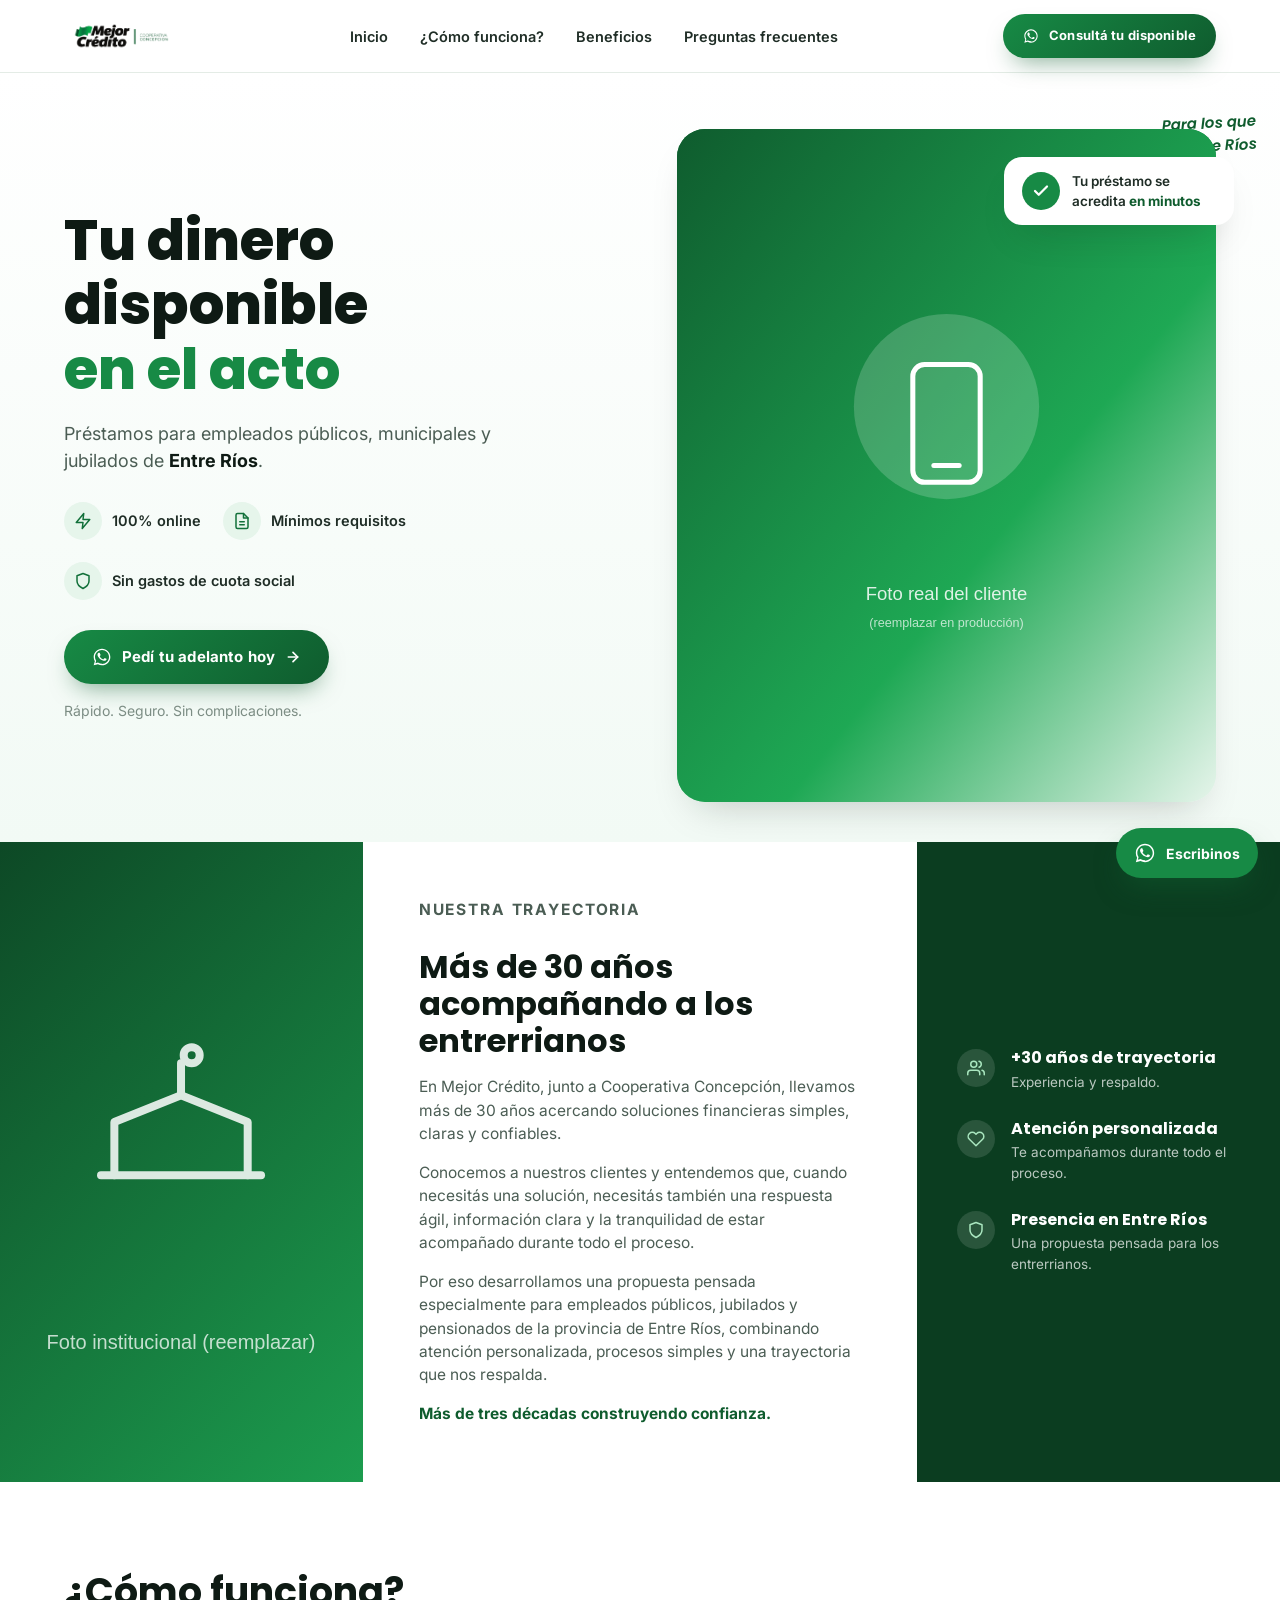
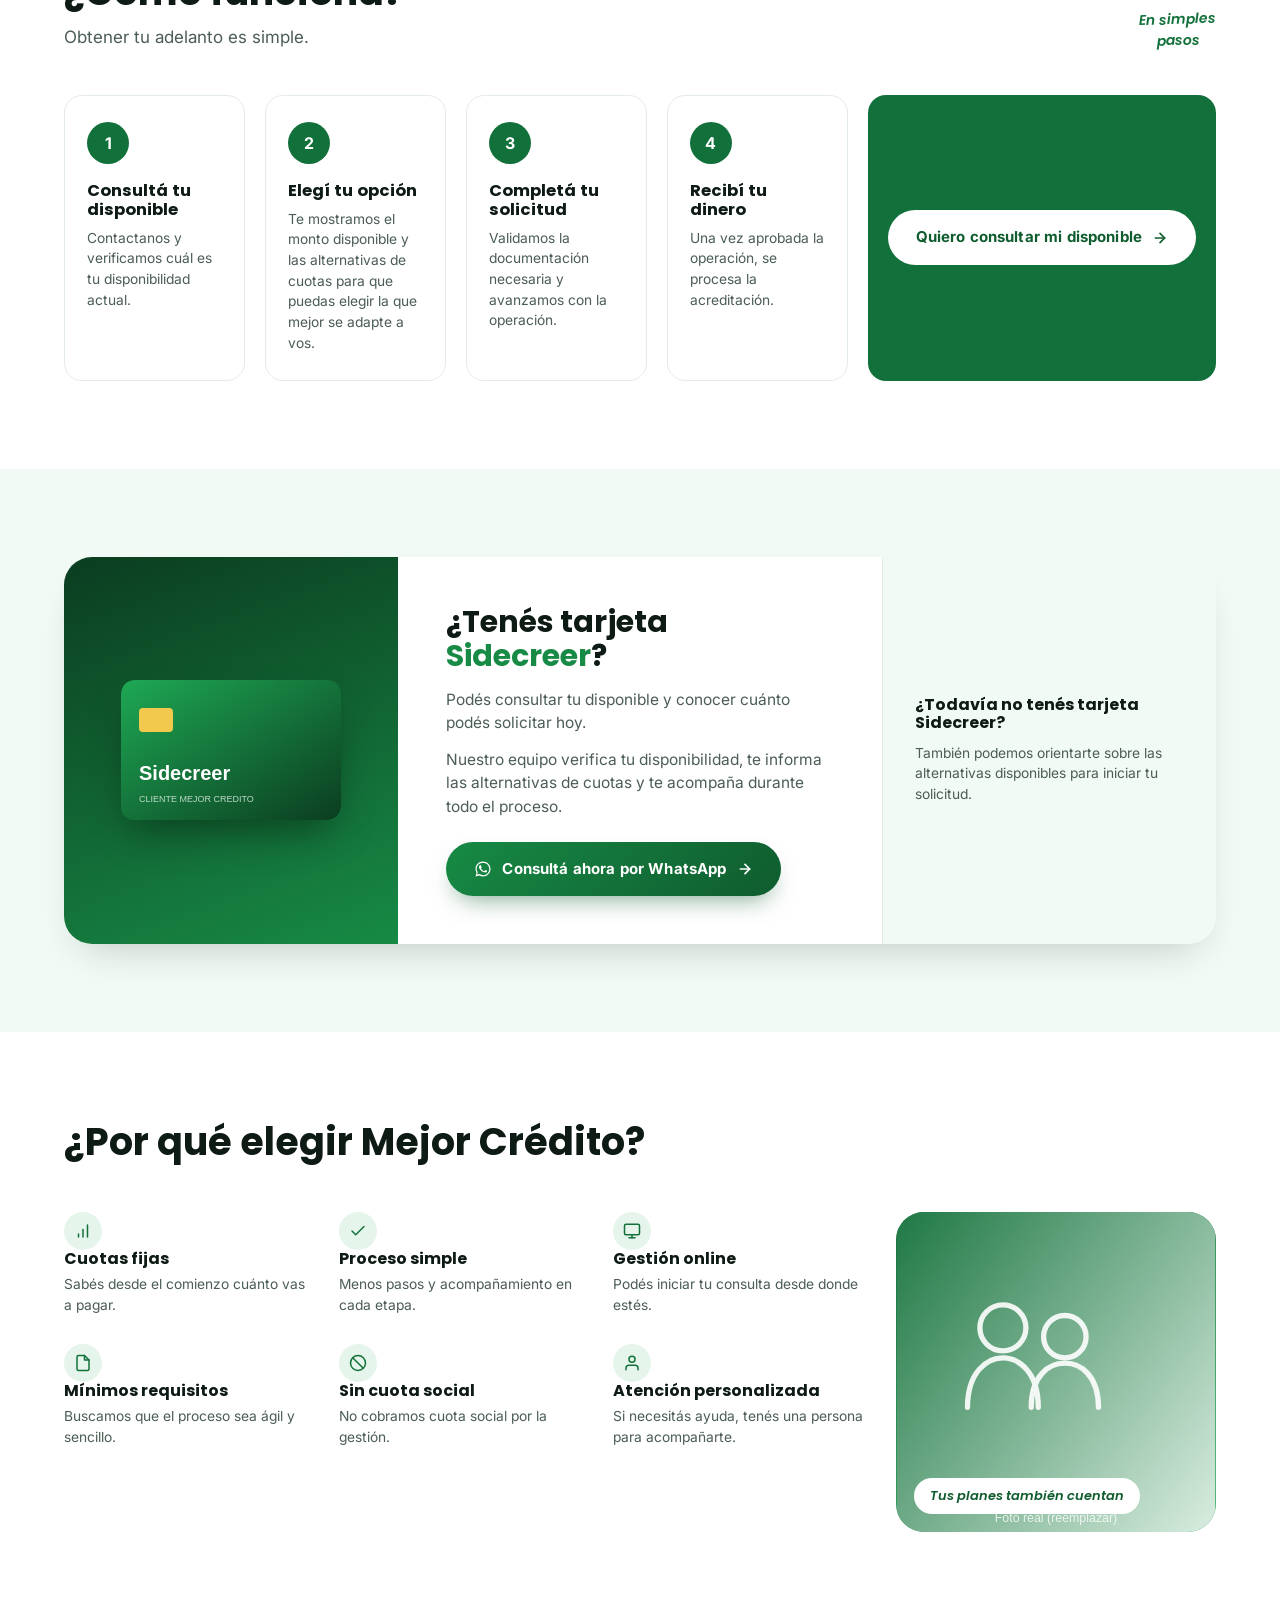
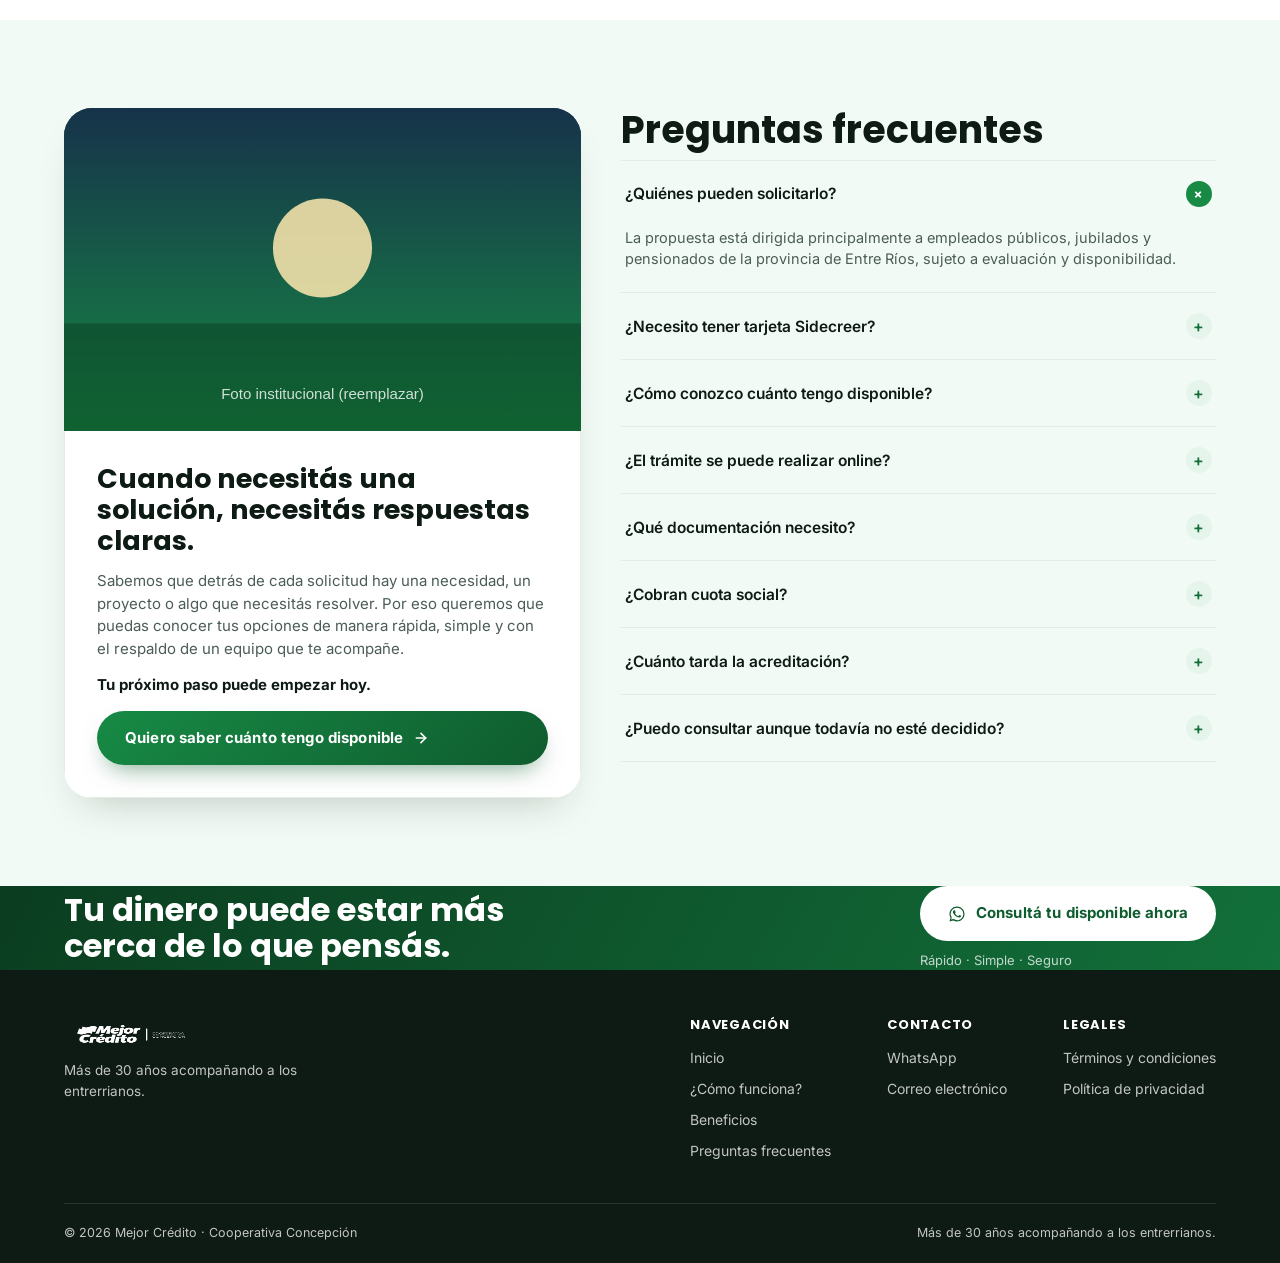
==== index.html @ a5713a75 "first commit" ====
<!DOCTYPE html>
<html lang="es-AR">
<head>
<meta charset="UTF-8">
<meta name="viewport" content="width=device-width, initial-scale=1.0">
<title>Mejor Crédito | Préstamos para empleados públicos y jubilados en Entre Ríos</title>
<meta name="description" content="Consultá tu disponible y accedé a tu adelanto en minutos. Préstamos 100% online para empleados públicos, municipales, jubilados y pensionados de Entre Ríos, respaldados por Cooperativa Concepción. Mínimos requisitos, sin cuota social.">
<meta name="keywords" content="préstamos Entre Ríos, adelanto de sueldo, préstamos jubilados, préstamos empleados públicos, Sidecreer, Cooperativa Concepción, Mejor Crédito">
<meta name="author" content="Mejor Crédito - Cooperativa Concepción">
<meta name="robots" content="index, follow">
<link rel="canonical" href="https://www.mejorcredito.com.ar/">

<!-- Open Graph -->
<meta property="og:type" content="website">
<meta property="og:site_name" content="Mejor Crédito">
<meta property="og:locale" content="es_AR">
<meta property="og:title" content="Mejor Crédito | Tu dinero disponible en el acto">
<meta property="og:description" content="Préstamos para empleados públicos, municipales y jubilados de Entre Ríos. 100% online, mínimos requisitos y sin gastos de cuota social.">
<meta property="og:url" content="https://www.mejorcredito.com.ar/">
<meta property="og:image" content="https://www.mejorcredito.com.ar/assets/img/og-cover.jpg">

<!-- Twitter -->
<meta name="twitter:card" content="summary_large_image">
<meta name="twitter:title" content="Mejor Crédito | Tu dinero disponible en el acto">
<meta name="twitter:description" content="Préstamos para empleados públicos, municipales y jubilados de Entre Ríos. Consultá tu disponible por WhatsApp.">
<meta name="twitter:image" content="https://www.mejorcredito.com.ar/assets/img/og-cover.jpg">

<link rel="icon" type="image/png" href="assets/img/logo.png">
<link rel="preconnect" href="https://fonts.googleapis.com">
<link rel="preconnect" href="https://fonts.gstatic.com" crossorigin>
<link href="https://fonts.googleapis.com/css2?family=Inter:wght@400;500;600;700&family=Poppins:wght@600;700;800&display=swap" rel="stylesheet">
<link rel="stylesheet" href="css/styles.css">

<script type="application/ld+json">
{
  "@context": "https://schema.org",
  "@type": "FinancialService",
  "name": "Mejor Crédito - Cooperativa Concepción",
  "description": "Préstamos y adelantos para empleados públicos, municipales, jubilados y pensionados de la provincia de Entre Ríos.",
  "url": "https://www.mejorcredito.com.ar/",
  "logo": "https://www.mejorcredito.com.ar/assets/img/logo.png",
  "areaServed": {
    "@type": "State",
    "name": "Entre Ríos, Argentina"
  },
  "brand": {
    "@type": "Brand",
    "name": "Mejor Crédito"
  },
  "parentOrganization": {
    "@type": "Organization",
    "name": "Cooperativa Concepción"
  },
  "sameAs": []
}
</script>
<script type="application/ld+json">
{
  "@context": "https://schema.org",
  "@type": "FAQPage",
  "mainEntity": [
    {
      "@type": "Question",
      "name": "¿Quiénes pueden solicitarlo?",
      "acceptedAnswer": {
        "@type": "Answer",
        "text": "La propuesta está dirigida principalmente a empleados públicos, jubilados y pensionados de la provincia de Entre Ríos, sujeto a evaluación y disponibilidad."
      }
    },
    {
      "@type": "Question",
      "name": "¿Necesito tener tarjeta Sidecreer?",
      "acceptedAnswer": {
        "@type": "Answer",
        "text": "Si ya tenés tarjeta Sidecreer podemos consultar tu disponible. Si todavía no la tenés, nuestro equipo puede orientarte sobre las alternativas disponibles."
      }
    },
    {
      "@type": "Question",
      "name": "¿Cómo conozco cuánto tengo disponible?",
      "acceptedAnswer": {
        "@type": "Answer",
        "text": "Contactándonos por WhatsApp. Nuestro equipo verifica tu situación y te informa las opciones disponibles."
      }
    },
    {
      "@type": "Question",
      "name": "¿El trámite se puede realizar online?",
      "acceptedAnswer": {
        "@type": "Answer",
        "text": "Gran parte del proceso puede gestionarse de manera online, con acompañamiento durante cada etapa."
      }
    },
    {
      "@type": "Question",
      "name": "¿Qué documentación necesito?",
      "acceptedAnswer": {
        "@type": "Answer",
        "text": "Dependerá de cada operación. Nuestro equipo te indicará exactamente qué documentación necesitás presentar."
      }
    },
    {
      "@type": "Question",
      "name": "¿Cobran cuota social?",
      "acceptedAnswer": {
        "@type": "Answer",
        "text": "No. Mejor Crédito no cobra cuota social por esta gestión."
      }
    },
    {
      "@type": "Question",
      "name": "¿Cuánto tarda la acreditación?",
      "acceptedAnswer": {
        "@type": "Answer",
        "text": "Una vez completada y aprobada la operación, la acreditación se procesa de acuerdo con las condiciones de cada caso."
      }
    },
    {
      "@type": "Question",
      "name": "¿Puedo consultar aunque todavía no esté decidido?",
      "acceptedAnswer": {
        "@type": "Answer",
        "text": "Sí. Podés consultar tu disponible y conocer tus opciones antes de decidir."
      }
    }
  ]
}
</script>
</head>
<body>

<a class="sr-only" href="#main">Saltar al contenido principal</a>

<header class="site-header">
  <div class="container">
    <a href="#inicio" class="brand" aria-label="Mejor Crédito - Inicio">
      <img src="assets/img/logo.png" alt="Mejor Crédito - Cooperativa Concepción" width="160" height="53">
    </a>
    <nav class="main-nav" aria-label="Navegación principal">
      <ul>
        <li><a href="#inicio">Inicio</a></li>
        <li><a href="#como-funciona">¿Cómo funciona?</a></li>
        <li><a href="#beneficios">Beneficios</a></li>
        <li><a href="#preguntas-frecuentes">Preguntas frecuentes</a></li>
      </ul>
    </nav>
    <div class="header-cta">
      <a class="btn btn-primary btn-small" href="https://wa.me/5493434000000?text=Hola%2C%20quiero%20consultar%20mi%20disponible%20de%20Mejor%20Cr%C3%A9dito." target="_blank" rel="noopener">
        <svg width="16" height="16" viewBox="0 0 24 24" fill="currentColor" aria-hidden="true"><path d="M17.5 14.4c-.3-.1-1.7-.9-2-.9-.3-.1-.5-.1-.7.1-.2.3-.8.9-.9 1.1-.2.2-.3.2-.6.1-.3-.1-1.2-.4-2.3-1.4-.9-.8-1.4-1.7-1.6-2-.2-.3 0-.5.1-.6.1-.1.3-.3.4-.5.1-.2.2-.3.3-.5.1-.2 0-.4 0-.5C10 9 9.5 7.8 9.3 7.3c-.2-.5-.4-.4-.6-.4h-.5c-.2 0-.5.1-.7.3-.2.3-.9.9-.9 2.1s.9 2.5 1.1 2.6c.1.2 1.9 2.9 4.6 4 .6.3 1.1.4 1.5.5.6.2 1.2.2 1.6.1.5-.1 1.7-.7 1.9-1.3.2-.6.2-1.1.2-1.2-.1-.1-.3-.2-.6-.3z"/><path d="M12 2C6.5 2 2 6.5 2 12c0 1.9.5 3.6 1.4 5.1L2 22l5.1-1.3C8.6 21.5 10.3 22 12 22c5.5 0 10-4.5 10-10S17.5 2 12 2zm0 18c-1.6 0-3.1-.4-4.4-1.2l-.3-.2-3.1.8.8-3-.2-.3C4 14.9 3.6 13.5 3.6 12c0-4.6 3.8-8.4 8.4-8.4s8.4 3.8 8.4 8.4-3.8 8.4-8.4 8.4z"/></svg>
        Consultá tu disponible
      </a>
    </div>
  </div>
</header>

<main id="main">

  <!-- ===================== HERO ===================== -->
  <section class="hero" id="inicio">
    <p class="hero-tag">Para los que<br>hacen Entre Ríos</p>
    <div class="container">
      <div class="hero-copy">
        <h1>Tu dinero disponible<span class="accent">en el acto</span></h1>
        <p class="lede">Préstamos para empleados públicos, municipales y jubilados de <strong>Entre Ríos</strong>.</p>

        <ul class="hero-features">
          <li class="hero-feature">
            <span class="icon-chip"><svg width="18" height="18" viewBox="0 0 24 24" fill="none" stroke="currentColor" stroke-width="2" stroke-linecap="round" stroke-linejoin="round"><polygon points="13 2 3 14 12 14 11 22 21 10 12 10 13 2"/></svg></span>
            100% online
          </li>
          <li class="hero-feature">
            <span class="icon-chip"><svg width="18" height="18" viewBox="0 0 24 24" fill="none" stroke="currentColor" stroke-width="2" stroke-linecap="round" stroke-linejoin="round"><path d="M14 2H6a2 2 0 0 0-2 2v16a2 2 0 0 0 2 2h12a2 2 0 0 0 2-2V8z"/><polyline points="14 2 14 8 20 8"/><line x1="9" y1="13" x2="15" y2="13"/><line x1="9" y1="17" x2="15" y2="17"/></svg></span>
            Mínimos requisitos
          </li>
          <li class="hero-feature">
            <span class="icon-chip"><svg width="18" height="18" viewBox="0 0 24 24" fill="none" stroke="currentColor" stroke-width="2" stroke-linecap="round" stroke-linejoin="round"><path d="M12 22s8-4 8-10V5l-8-3-8 3v7c0 6 8 10 8 10z"/></svg></span>
            Sin gastos de cuota social
          </li>
        </ul>

        <a class="btn btn-primary" href="https://wa.me/5493434000000?text=Hola%2C%20quiero%20consultar%20mi%20disponible%20de%20Mejor%20Cr%C3%A9dito." target="_blank" rel="noopener">
          <svg width="20" height="20" viewBox="0 0 24 24" fill="currentColor" aria-hidden="true"><path d="M17.5 14.4c-.3-.1-1.7-.9-2-.9-.3-.1-.5-.1-.7.1-.2.3-.8.9-.9 1.1-.2.2-.3.2-.6.1-.3-.1-1.2-.4-2.3-1.4-.9-.8-1.4-1.7-1.6-2-.2-.3 0-.5.1-.6.1-.1.3-.3.4-.5.1-.2.2-.3.3-.5.1-.2 0-.4 0-.5C10 9 9.5 7.8 9.3 7.3c-.2-.5-.4-.4-.6-.4h-.5c-.2 0-.5.1-.7.3-.2.3-.9.9-.9 2.1s.9 2.5 1.1 2.6c.1.2 1.9 2.9 4.6 4 .6.3 1.1.4 1.5.5.6.2 1.2.2 1.6.1.5-.1 1.7-.7 1.9-1.3.2-.6.2-1.1.2-1.2-.1-.1-.3-.2-.6-.3z"/><path d="M12 2C6.5 2 2 6.5 2 12c0 1.9.5 3.6 1.4 5.1L2 22l5.1-1.3C8.6 21.5 10.3 22 12 22c5.5 0 10-4.5 10-10S17.5 2 12 2zm0 18c-1.6 0-3.1-.4-4.4-1.2l-.3-.2-3.1.8.8-3-.2-.3C4 14.9 3.6 13.5 3.6 12c0-4.6 3.8-8.4 8.4-8.4s8.4 3.8 8.4 8.4-3.8 8.4-8.4 8.4z"/></svg>
          Pedí tu adelanto hoy
          <svg width="16" height="16" viewBox="0 0 24 24" fill="none" stroke="currentColor" stroke-width="2.5" stroke-linecap="round" stroke-linejoin="round"><line x1="5" y1="12" x2="19" y2="12"/><polyline points="12 5 19 12 12 19"/></svg>
        </a>
        <p class="hero-foot">Rápido. Seguro. Sin complicaciones.</p>
      </div>

      <div class="hero-visual">
        <div class="hero-photo">
          <!-- Reemplazar por foto real: mujer sonriente usando el celular, estilo urbano y moderno -->
          <img src="assets/img/hero-placeholder.svg" alt="Persona sonriendo mientras consulta su disponible de Mejor Crédito desde el celular" width="640" height="800" loading="eager">
        </div>
        <div class="hero-badge">
          <span class="check"><svg width="18" height="18" viewBox="0 0 24 24" fill="none" stroke="currentColor" stroke-width="3" stroke-linecap="round" stroke-linejoin="round"><polyline points="20 6 9 17 4 12"/></svg></span>
          <p>Tu préstamo se acredita <strong>en minutos</strong></p>
        </div>
      </div>
    </div>
  </section>

  <!-- ===================== TRAYECTORIA ===================== -->
  <section class="trust" aria-labelledby="trust-title">
    <div class="trust-grid">
      <div class="trust-photo">
        <!-- Reemplazar por foto institucional / paisaje de Entre Ríos -->
        <img src="assets/img/trust-placeholder.svg" alt="Costanera de Entre Ríos, presencia territorial de Cooperativa Concepción" width="480" height="480" loading="lazy">
      </div>
      <div class="trust-copy">
        <p class="eyebrow">Nuestra trayectoria</p>
        <h2 id="trust-title">Más de 30 años acompañando a los entrerrianos</h2>
        <p>En Mejor Crédito, junto a Cooperativa Concepción, llevamos más de 30 años acercando soluciones financieras simples, claras y confiables.</p>
        <p>Conocemos a nuestros clientes y entendemos que, cuando necesitás una solución, necesitás también una respuesta ágil, información clara y la tranquilidad de estar acompañado durante todo el proceso.</p>
        <p>Por eso desarrollamos una propuesta pensada especialmente para empleados públicos, jubilados y pensionados de la provincia de Entre Ríos, combinando atención personalizada, procesos simples y una trayectoria que nos respalda.</p>
        <p class="highlight">Más de tres décadas construyendo confianza.</p>
      </div>
      <div class="trust-stats">
        <div class="trust-stat">
          <span class="icon-chip"><svg width="18" height="18" viewBox="0 0 24 24" fill="none" stroke="currentColor" stroke-width="2" stroke-linecap="round" stroke-linejoin="round"><path d="M17 21v-2a4 4 0 0 0-4-4H5a4 4 0 0 0-4 4v2"/><circle cx="9" cy="7" r="4"/><path d="M23 21v-2a4 4 0 0 0-3-3.87"/><path d="M16 3.13a4 4 0 0 1 0 7.75"/></svg></span>
          <div>
            <h3>+30 años de trayectoria</h3>
            <p>Experiencia y respaldo.</p>
          </div>
        </div>
        <div class="trust-stat">
          <span class="icon-chip"><svg width="18" height="18" viewBox="0 0 24 24" fill="none" stroke="currentColor" stroke-width="2" stroke-linecap="round" stroke-linejoin="round"><path d="M20.8 4.6a5.5 5.5 0 0 0-7.8 0L12 5.6l-1-1a5.5 5.5 0 0 0-7.8 7.8l1 1L12 21l7.8-7.6 1-1a5.5 5.5 0 0 0 0-7.8z"/></svg></span>
          <div>
            <h3>Atención personalizada</h3>
            <p>Te acompañamos durante todo el proceso.</p>
          </div>
        </div>
        <div class="trust-stat">
          <span class="icon-chip"><svg width="18" height="18" viewBox="0 0 24 24" fill="none" stroke="currentColor" stroke-width="2" stroke-linecap="round" stroke-linejoin="round"><path d="M12 22s8-4 8-10V5l-8-3-8 3v7c0 6 8 10 8 10z"/></svg></span>
          <div>
            <h3>Presencia en Entre Ríos</h3>
            <p>Una propuesta pensada para los entrerrianos.</p>
          </div>
        </div>
      </div>
    </div>
  </section>

  <!-- ===================== COMO FUNCIONA ===================== -->
  <section class="section" id="como-funciona" aria-labelledby="steps-title">
    <div class="container">
      <div class="steps-head">
        <div class="section-head" style="margin-bottom:0;">
          <h2 id="steps-title">¿Cómo funciona?</h2>
          <p>Obtener tu adelanto es simple.</p>
        </div>
        <span class="steps-scribble">En simples<br>pasos</span>
      </div>

      <div class="steps-grid">
        <article class="step-card">
          <span class="step-num">1</span>
          <h3>Consultá tu disponible</h3>
          <p>Contactanos y verificamos cuál es tu disponibilidad actual.</p>
        </article>
        <article class="step-card">
          <span class="step-num">2</span>
          <h3>Elegí tu opción</h3>
          <p>Te mostramos el monto disponible y las alternativas de cuotas para que puedas elegir la que mejor se adapte a vos.</p>
        </article>
        <article class="step-card">
          <span class="step-num">3</span>
          <h3>Completá tu solicitud</h3>
          <p>Validamos la documentación necesaria y avanzamos con la operación.</p>
        </article>
        <article class="step-card">
          <span class="step-num">4</span>
          <h3>Recibí tu dinero</h3>
          <p>Una vez aprobada la operación, se procesa la acreditación.</p>
        </article>
        <div class="steps-cta">
          <a class="btn btn-primary" href="https://wa.me/5493434000000?text=Hola%2C%20quiero%20consultar%20mi%20disponible%20de%20Mejor%20Cr%C3%A9dito." target="_blank" rel="noopener">
            Quiero consultar mi disponible
            <svg width="16" height="16" viewBox="0 0 24 24" fill="none" stroke="currentColor" stroke-width="2.5" stroke-linecap="round" stroke-linejoin="round"><line x1="5" y1="12" x2="19" y2="12"/><polyline points="12 5 19 12 12 19"/></svg>
          </a>
        </div>
      </div>
    </div>
  </section>

  <!-- ===================== SIDECREER ===================== -->
  <section class="section section--muted" aria-labelledby="sidecreer-title">
    <div class="container">
      <div class="sidecreer">
        <div class="sidecreer-photo">
          <!-- Reemplazar por foto real de tarjeta Sidecreer -->
          <img src="assets/img/sidecreer-card.svg" alt="Tarjeta Sidecreer" width="220" height="140">
        </div>
        <div class="sidecreer-body">
          <h2 id="sidecreer-title">¿Tenés tarjeta <span class="brand-green">Sidecreer</span>?</h2>
          <p>Podés consultar tu disponible y conocer cuánto podés solicitar hoy.</p>
          <p>Nuestro equipo verifica tu disponibilidad, te informa las alternativas de cuotas y te acompaña durante todo el proceso.</p>
          <a class="btn btn-primary" href="https://wa.me/5493434000000?text=Hola%2C%20tengo%20tarjeta%20Sidecreer%20y%20quiero%20consultar%20mi%20disponible." target="_blank" rel="noopener">
            <svg width="18" height="18" viewBox="0 0 24 24" fill="currentColor" aria-hidden="true"><path d="M17.5 14.4c-.3-.1-1.7-.9-2-.9-.3-.1-.5-.1-.7.1-.2.3-.8.9-.9 1.1-.2.2-.3.2-.6.1-.3-.1-1.2-.4-2.3-1.4-.9-.8-1.4-1.7-1.6-2-.2-.3 0-.5.1-.6.1-.1.3-.3.4-.5.1-.2.2-.3.3-.5.1-.2 0-.4 0-.5C10 9 9.5 7.8 9.3 7.3c-.2-.5-.4-.4-.6-.4h-.5c-.2 0-.5.1-.7.3-.2.3-.9.9-.9 2.1s.9 2.5 1.1 2.6c.1.2 1.9 2.9 4.6 4 .6.3 1.1.4 1.5.5.6.2 1.2.2 1.6.1.5-.1 1.7-.7 1.9-1.3.2-.6.2-1.1.2-1.2-.1-.1-.3-.2-.6-.3z"/><path d="M12 2C6.5 2 2 6.5 2 12c0 1.9.5 3.6 1.4 5.1L2 22l5.1-1.3C8.6 21.5 10.3 22 12 22c5.5 0 10-4.5 10-10S17.5 2 12 2zm0 18c-1.6 0-3.1-.4-4.4-1.2l-.3-.2-3.1.8.8-3-.2-.3C4 14.9 3.6 13.5 3.6 12c0-4.6 3.8-8.4 8.4-8.4s8.4 3.8 8.4 8.4-3.8 8.4-8.4 8.4z"/></svg>
            Consultá ahora por WhatsApp
            <svg width="16" height="16" viewBox="0 0 24 24" fill="none" stroke="currentColor" stroke-width="2.5" stroke-linecap="round" stroke-linejoin="round"><line x1="5" y1="12" x2="19" y2="12"/><polyline points="12 5 19 12 12 19"/></svg>
          </a>
        </div>
        <div class="sidecreer-aside">
          <h3>¿Todavía no tenés tarjeta Sidecreer?</h3>
          <p>También podemos orientarte sobre las alternativas disponibles para iniciar tu solicitud.</p>
        </div>
      </div>
    </div>
  </section>

  <!-- ===================== BENEFICIOS ===================== -->
  <section class="section" id="beneficios" aria-labelledby="benefits-title">
    <div class="container">
      <div class="section-head">
        <h2 id="benefits-title">¿Por qué elegir Mejor Crédito?</h2>
      </div>
      <div class="benefits-layout">
        <div class="benefits-grid">
          <article class="benefit-item">
            <span class="icon-chip"><svg width="18" height="18" viewBox="0 0 24 24" fill="none" stroke="currentColor" stroke-width="2" stroke-linecap="round" stroke-linejoin="round"><line x1="12" y1="20" x2="12" y2="10"/><line x1="18" y1="20" x2="18" y2="4"/><line x1="6" y1="20" x2="6" y2="16"/></svg></span>
            <h3>Cuotas fijas</h3>
            <p>Sabés desde el comienzo cuánto vas a pagar.</p>
          </article>
          <article class="benefit-item">
            <span class="icon-chip"><svg width="18" height="18" viewBox="0 0 24 24" fill="none" stroke="currentColor" stroke-width="2" stroke-linecap="round" stroke-linejoin="round"><polyline points="20 6 9 17 4 12"/></svg></span>
            <h3>Proceso simple</h3>
            <p>Menos pasos y acompañamiento en cada etapa.</p>
          </article>
          <article class="benefit-item">
            <span class="icon-chip"><svg width="18" height="18" viewBox="0 0 24 24" fill="none" stroke="currentColor" stroke-width="2" stroke-linecap="round" stroke-linejoin="round"><rect x="2" y="3" width="20" height="14" rx="2"/><line x1="8" y1="21" x2="16" y2="21"/><line x1="12" y1="17" x2="12" y2="21"/></svg></span>
            <h3>Gestión online</h3>
            <p>Podés iniciar tu consulta desde donde estés.</p>
          </article>
          <article class="benefit-item">
            <span class="icon-chip"><svg width="18" height="18" viewBox="0 0 24 24" fill="none" stroke="currentColor" stroke-width="2" stroke-linecap="round" stroke-linejoin="round"><path d="M14 2H6a2 2 0 0 0-2 2v16a2 2 0 0 0 2 2h12a2 2 0 0 0 2-2V8z"/><polyline points="14 2 14 8 20 8"/></svg></span>
            <h3>Mínimos requisitos</h3>
            <p>Buscamos que el proceso sea ágil y sencillo.</p>
          </article>
          <article class="benefit-item">
            <span class="icon-chip"><svg width="18" height="18" viewBox="0 0 24 24" fill="none" stroke="currentColor" stroke-width="2" stroke-linecap="round" stroke-linejoin="round"><circle cx="12" cy="12" r="10"/><line x1="4.9" y1="4.9" x2="19.1" y2="19.1"/></svg></span>
            <h3>Sin cuota social</h3>
            <p>No cobramos cuota social por la gestión.</p>
          </article>
          <article class="benefit-item">
            <span class="icon-chip"><svg width="18" height="18" viewBox="0 0 24 24" fill="none" stroke="currentColor" stroke-width="2" stroke-linecap="round" stroke-linejoin="round"><path d="M20 21v-2a4 4 0 0 0-4-4H8a4 4 0 0 0-4 4v2"/><circle cx="12" cy="7" r="4"/></svg></span>
            <h3>Atención personalizada</h3>
            <p>Si necesitás ayuda, tenés una persona para acompañarte.</p>
          </article>
        </div>
        <div class="benefits-photo">
          <!-- Reemplazar por foto real: pareja de jubilados sonriendo -->
          <img src="assets/img/benefits-placeholder.svg" alt="Pareja de jubilados de Entre Ríos sonriendo, clientes de Mejor Crédito" width="360" height="480" loading="lazy">
          <span class="benefits-tag">Tus planes también cuentan</span>
        </div>
      </div>
    </div>
  </section>

  <!-- ===================== CONFIANZA + FAQ ===================== -->
  <section class="section section--muted split-section" id="preguntas-frecuentes">
    <div class="container">
      <div class="trust-cta-card">
        <div class="trust-cta-photo">
          <!-- Reemplazar por foto institucional: atardecer costanera Entre Ríos -->
          <img src="assets/img/faq-placeholder.svg" alt="Atardecer en la costanera de Entre Ríos" width="480" height="300" loading="lazy">
        </div>
        <div class="trust-cta-body">
          <h2>Cuando necesitás una solución, necesitás respuestas claras.</h2>
          <p>Sabemos que detrás de cada solicitud hay una necesidad, un proyecto o algo que necesitás resolver. Por eso queremos que puedas conocer tus opciones de manera rápida, simple y con el respaldo de un equipo que te acompañe.</p>
          <p><strong>Tu próximo paso puede empezar hoy.</strong></p>
          <a class="btn btn-primary" href="https://wa.me/5493434000000?text=Hola%2C%20quiero%20saber%20cu%C3%A1nto%20tengo%20disponible%20en%20Mejor%20Cr%C3%A9dito." target="_blank" rel="noopener">
            Quiero saber cuánto tengo disponible
            <svg width="16" height="16" viewBox="0 0 24 24" fill="none" stroke="currentColor" stroke-width="2.5" stroke-linecap="round" stroke-linejoin="round"><line x1="5" y1="12" x2="19" y2="12"/><polyline points="12 5 19 12 12 19"/></svg>
          </a>
        </div>
      </div>

      <div class="faq-wrap">
        <div class="section-head" style="margin-bottom:8px;">
          <h2>Preguntas frecuentes</h2>
        </div>
        <div class="faq-list">
          <details class="faq-item" name="faq" open>
            <summary class="faq-question">¿Quiénes pueden solicitarlo? <span class="plus">+</span></summary>
            <div class="faq-answer">La propuesta está dirigida principalmente a empleados públicos, jubilados y pensionados de la provincia de Entre Ríos, sujeto a evaluación y disponibilidad.</div>
          </details>
          <details class="faq-item" name="faq">
            <summary class="faq-question">¿Necesito tener tarjeta Sidecreer? <span class="plus">+</span></summary>
            <div class="faq-answer">Si ya tenés tarjeta Sidecreer podemos consultar tu disponible. Si todavía no la tenés, nuestro equipo puede orientarte sobre las alternativas disponibles.</div>
          </details>
          <details class="faq-item" name="faq">
            <summary class="faq-question">¿Cómo conozco cuánto tengo disponible? <span class="plus">+</span></summary>
            <div class="faq-answer">Contactándonos por WhatsApp. Nuestro equipo verifica tu situación y te informa las opciones disponibles.</div>
          </details>
          <details class="faq-item" name="faq">
            <summary class="faq-question">¿El trámite se puede realizar online? <span class="plus">+</span></summary>
            <div class="faq-answer">Gran parte del proceso puede gestionarse de manera online, con acompañamiento durante cada etapa.</div>
          </details>
          <details class="faq-item" name="faq">
            <summary class="faq-question">¿Qué documentación necesito? <span class="plus">+</span></summary>
            <div class="faq-answer">Dependerá de cada operación. Nuestro equipo te indicará exactamente qué documentación necesitás presentar.</div>
          </details>
          <details class="faq-item" name="faq">
            <summary class="faq-question">¿Cobran cuota social? <span class="plus">+</span></summary>
            <div class="faq-answer">No. Mejor Crédito no cobra cuota social por esta gestión.</div>
          </details>
          <details class="faq-item" name="faq">
            <summary class="faq-question">¿Cuánto tarda la acreditación? <span class="plus">+</span></summary>
            <div class="faq-answer">Una vez completada y aprobada la operación, la acreditación se procesa de acuerdo con las condiciones de cada caso.</div>
          </details>
          <details class="faq-item" name="faq">
            <summary class="faq-question">¿Puedo consultar aunque todavía no esté decidido? <span class="plus">+</span></summary>
            <div class="faq-answer">Sí. Podés consultar tu disponible y conocer tus opciones antes de decidir.</div>
          </details>
        </div>
      </div>
    </div>
  </section>

  <!-- ===================== CTA FINAL ===================== -->
  <section class="final-cta">
    <div class="container">
      <h2>Tu dinero puede estar más cerca de lo que pensás.</h2>
      <div class="final-cta-right">
        <a class="btn btn-primary btn-block-mobile" href="https://wa.me/5493434000000?text=Hola%2C%20quiero%20consultar%20mi%20disponible%20de%20Mejor%20Cr%C3%A9dito." target="_blank" rel="noopener">
          <svg width="18" height="18" viewBox="0 0 24 24" fill="currentColor" aria-hidden="true"><path d="M17.5 14.4c-.3-.1-1.7-.9-2-.9-.3-.1-.5-.1-.7.1-.2.3-.8.9-.9 1.1-.2.2-.3.2-.6.1-.3-.1-1.2-.4-2.3-1.4-.9-.8-1.4-1.7-1.6-2-.2-.3 0-.5.1-.6.1-.1.3-.3.4-.5.1-.2.2-.3.3-.5.1-.2 0-.4 0-.5C10 9 9.5 7.8 9.3 7.3c-.2-.5-.4-.4-.6-.4h-.5c-.2 0-.5.1-.7.3-.2.3-.9.9-.9 2.1s.9 2.5 1.1 2.6c.1.2 1.9 2.9 4.6 4 .6.3 1.1.4 1.5.5.6.2 1.2.2 1.6.1.5-.1 1.7-.7 1.9-1.3.2-.6.2-1.1.2-1.2-.1-.1-.3-.2-.6-.3z"/><path d="M12 2C6.5 2 2 6.5 2 12c0 1.9.5 3.6 1.4 5.1L2 22l5.1-1.3C8.6 21.5 10.3 22 12 22c5.5 0 10-4.5 10-10S17.5 2 12 2zm0 18c-1.6 0-3.1-.4-4.4-1.2l-.3-.2-3.1.8.8-3-.2-.3C4 14.9 3.6 13.5 3.6 12c0-4.6 3.8-8.4 8.4-8.4s8.4 3.8 8.4 8.4-3.8 8.4-8.4 8.4z"/></svg>
          Consultá tu disponible ahora
        </a>
        <small>Rápido · Simple · Seguro</small>
      </div>
    </div>
  </section>

</main>

<footer class="site-footer">
  <div class="container">
    <div class="footer-top">
      <div class="footer-brand">
        <img src="assets/img/logo.png" alt="Mejor Crédito - Cooperativa Concepción" width="140" height="46">
        <p>Más de 30 años acompañando a los entrerrianos.</p>
      </div>
      <div class="footer-links">
        <div class="footer-col">
          <h4>Navegación</h4>
          <ul>
            <li><a href="#inicio">Inicio</a></li>
            <li><a href="#como-funciona">¿Cómo funciona?</a></li>
            <li><a href="#beneficios">Beneficios</a></li>
            <li><a href="#preguntas-frecuentes">Preguntas frecuentes</a></li>
          </ul>
        </div>
        <div class="footer-col">
          <h4>Contacto</h4>
          <ul>
            <li><a href="https://wa.me/5493434000000" target="_blank" rel="noopener">WhatsApp</a></li>
            <li><a href="mailto:contacto@mejorcredito.com.ar">Correo electrónico</a></li>
          </ul>
        </div>
        <div class="footer-col">
          <h4>Legales</h4>
          <ul>
            <li><a href="#">Términos y condiciones</a></li>
            <li><a href="#">Política de privacidad</a></li>
          </ul>
        </div>
      </div>
    </div>
    <div class="footer-bottom">
      <span>© <span id="year"></span> Mejor Crédito · Cooperativa Concepción</span>
      <span>Más de 30 años acompañando a los entrerrianos.</span>
    </div>
  </div>
</footer>

<a class="wa-float" href="https://wa.me/5493434000000?text=Hola%2C%20quiero%20consultar%20mi%20disponible%20de%20Mejor%20Cr%C3%A9dito." target="_blank" rel="noopener" aria-label="Consultar por WhatsApp">
  <svg width="22" height="22" viewBox="0 0 24 24" fill="currentColor" aria-hidden="true"><path d="M17.5 14.4c-.3-.1-1.7-.9-2-.9-.3-.1-.5-.1-.7.1-.2.3-.8.9-.9 1.1-.2.2-.3.2-.6.1-.3-.1-1.2-.4-2.3-1.4-.9-.8-1.4-1.7-1.6-2-.2-.3 0-.5.1-.6.1-.1.3-.3.4-.5.1-.2.2-.3.3-.5.1-.2 0-.4 0-.5C10 9 9.5 7.8 9.3 7.3c-.2-.5-.4-.4-.6-.4h-.5c-.2 0-.5.1-.7.3-.2.3-.9.9-.9 2.1s.9 2.5 1.1 2.6c.1.2 1.9 2.9 4.6 4 .6.3 1.1.4 1.5.5.6.2 1.2.2 1.6.1.5-.1 1.7-.7 1.9-1.3.2-.6.2-1.1.2-1.2-.1-.1-.3-.2-.6-.3z"/><path d="M12 2C6.5 2 2 6.5 2 12c0 1.9.5 3.6 1.4 5.1L2 22l5.1-1.3C8.6 21.5 10.3 22 12 22c5.5 0 10-4.5 10-10S17.5 2 12 2zm0 18c-1.6 0-3.1-.4-4.4-1.2l-.3-.2-3.1.8.8-3-.2-.3C4 14.9 3.6 13.5 3.6 12c0-4.6 3.8-8.4 8.4-8.4s8.4 3.8 8.4 8.4-3.8 8.4-8.4 8.4z"/></svg>
  <span>Escribinos</span>
</a>

<script src="js/main.js"></script>
</body>
</html>
---- css/styles.css ----
/* ==========================================================================
   Mejor Crédito | Cooperativa Concepción — Landing
   ========================================================================== */

:root {
  --green-900: #0b3d20;
  --green-800: #0f5c2e;
  --green-700: #12703a;
  --green-600: #178a45;
  --green-500: #1ea854;
  --green-100: #e6f5eb;
  --green-50: #f2faf5;
  --ink-900: #0e1a14;
  --ink-700: #1f2d26;
  --ink-500: #4b5d54;
  --ink-300: #7c8d84;
  --paper: #ffffff;
  --line: #e4ece6;
  --shadow: 0 20px 40px -20px rgba(14, 26, 20, 0.25);
  --radius-lg: 28px;
  --radius-md: 18px;
  --radius-sm: 12px;
  --radius-pill: 999px;
  --container: 1200px;
  --font-display: "Poppins", "Segoe UI", system-ui, sans-serif;
  --font-body: "Inter", "Segoe UI", system-ui, sans-serif;
}

* {
  box-sizing: border-box;
}

html {
  scroll-behavior: smooth;
}

body {
  margin: 0;
  font-family: var(--font-body);
  color: var(--ink-700);
  background: var(--paper);
  -webkit-font-smoothing: antialiased;
  line-height: 1.5;
}

h1, h2, h3, h4 {
  font-family: var(--font-display);
  color: var(--ink-900);
  line-height: 1.15;
  margin: 0;
}

p {
  margin: 0;
}

a {
  color: inherit;
  text-decoration: none;
}

img {
  max-width: 100%;
  display: block;
}

ul {
  margin: 0;
  padding: 0;
  list-style: none;
}

button {
  font-family: inherit;
  cursor: pointer;
}

.container {
  width: 100%;
  max-width: var(--container);
  margin-inline: auto;
  padding-inline: 24px;
}

.section {
  padding: 88px 0;
}

.section--tight {
  padding: 64px 0;
}

.section--muted {
  background: var(--green-50);
}

.eyebrow {
  display: inline-block;
  font-size: 13px;
  font-weight: 700;
  letter-spacing: 0.12em;
  text-transform: uppercase;
  color: var(--green-700);
  margin-bottom: 12px;
}

.section-head {
  max-width: 640px;
  margin-bottom: 48px;
}

.section-head h2 {
  font-size: clamp(28px, 3.4vw, 38px);
  font-weight: 700;
}

.section-head p {
  margin-top: 12px;
  color: var(--ink-500);
  font-size: 17px;
}

.section-head--center {
  margin-inline: auto;
  text-align: center;
}

/* ---------- Buttons ---------- */

.btn {
  display: inline-flex;
  align-items: center;
  gap: 10px;
  border: none;
  border-radius: var(--radius-pill);
  padding: 16px 28px;
  font-weight: 700;
  font-size: 15px;
  letter-spacing: 0.01em;
  transition: transform 0.15s ease, box-shadow 0.15s ease, background 0.15s ease;
  white-space: nowrap;
}

.btn svg {
  flex-shrink: 0;
}

.btn-primary {
  background: linear-gradient(135deg, var(--green-600), var(--green-800));
  color: #fff;
  box-shadow: 0 12px 24px -10px rgba(15, 92, 46, 0.55);
}

.btn-primary:hover {
  transform: translateY(-2px);
  box-shadow: 0 16px 30px -10px rgba(15, 92, 46, 0.6);
}

.btn-outline {
  background: #fff;
  color: var(--green-800);
  border: 1.5px solid var(--green-700);
}

.btn-outline:hover {
  background: var(--green-50);
}

.btn-small {
  padding: 12px 20px;
  font-size: 13px;
}

.btn-block {
  width: 100%;
  justify-content: center;
}

/* ---------- Header ---------- */

.site-header {
  position: sticky;
  top: 0;
  z-index: 100;
  background: rgba(255, 255, 255, 0.92);
  backdrop-filter: blur(10px);
  border-bottom: 1px solid var(--line);
}

.site-header .container {
  display: flex;
  align-items: center;
  justify-content: space-between;
  gap: 24px;
  padding-block: 14px;
}

.brand {
  display: flex;
  align-items: center;
  gap: 14px;
}

.brand img {
  height: 40px;
  width: auto;
}

.brand-divider {
  width: 1px;
  height: 30px;
  background: var(--green-700);
  opacity: 0.4;
}

.brand-sub {
  font-size: 10.5px;
  font-weight: 700;
  letter-spacing: 0.08em;
  line-height: 1.4;
  color: var(--green-800);
  text-transform: uppercase;
}

.main-nav ul {
  display: flex;
  gap: 32px;
}

.main-nav a {
  font-size: 14.5px;
  font-weight: 600;
  color: var(--ink-700);
  transition: color 0.15s ease;
}

.main-nav a:hover {
  color: var(--green-700);
}

.header-cta {
  display: flex;
  align-items: center;
}

.nav-toggle {
  display: none;
  background: none;
  border: none;
  padding: 6px;
}

@media (max-width: 900px) {
  .main-nav {
    display: none;
  }
  .header-cta .btn span.long {
    display: none;
  }
}

/* ---------- Hero ---------- */

.hero {
  position: relative;
  overflow: hidden;
  padding-top: 56px;
  padding-bottom: 40px;
  background: linear-gradient(180deg, #ffffff 0%, var(--green-50) 100%);
}

.hero .container {
  display: grid;
  grid-template-columns: 1.05fr 1fr;
  gap: 48px;
  align-items: center;
}

.hero-tag {
  position: absolute;
  top: 40px;
  right: 24px;
  text-align: right;
  font-family: var(--font-display);
  font-style: italic;
  font-weight: 600;
  color: var(--green-800);
  font-size: 15px;
  transform: rotate(-3deg);
}

.hero-copy h1 {
  font-size: clamp(38px, 5vw, 56px);
  font-weight: 800;
}

.hero-copy h1 .accent {
  display: block;
  color: var(--green-600);
}

.hero-copy .lede {
  margin-top: 18px;
  font-size: 18px;
  color: var(--ink-500);
  max-width: 480px;
}

.hero-copy .lede strong {
  color: var(--ink-900);
}

.hero-features {
  display: flex;
  flex-wrap: wrap;
  gap: 22px;
  margin: 28px 0 30px;
}

.hero-feature {
  display: flex;
  align-items: center;
  gap: 10px;
  font-size: 14.5px;
  font-weight: 600;
  color: var(--ink-700);
}

.icon-chip {
  display: inline-flex;
  align-items: center;
  justify-content: center;
  width: 38px;
  height: 38px;
  border-radius: 50%;
  background: var(--green-100);
  color: var(--green-700);
  flex-shrink: 0;
}

.hero-foot {
  margin-top: 16px;
  font-size: 14px;
  color: var(--ink-300);
}

.hero-visual {
  position: relative;
}

.hero-photo {
  position: relative;
  border-radius: var(--radius-lg);
  overflow: hidden;
  aspect-ratio: 4 / 5;
  box-shadow: var(--shadow);
  background: linear-gradient(160deg, var(--green-700), var(--green-500) 60%, var(--green-100));
}

.hero-photo img {
  width: 100%;
  height: 100%;
  object-fit: cover;
}

.hero-badge {
  position: absolute;
  right: -18px;
  top: 28px;
  background: #fff;
  border-radius: var(--radius-md);
  box-shadow: var(--shadow);
  padding: 14px 18px;
  display: flex;
  align-items: center;
  gap: 12px;
  max-width: 230px;
}

.hero-badge .check {
  width: 38px;
  height: 38px;
  border-radius: 50%;
  background: var(--green-600);
  color: #fff;
  display: flex;
  align-items: center;
  justify-content: center;
  flex-shrink: 0;
}

.hero-badge p {
  font-size: 13.5px;
  font-weight: 600;
  color: var(--ink-700);
}

.hero-badge strong {
  color: var(--green-800);
}

/* ---------- Trust / Trayectoria ---------- */

.trust {
  padding: 0;
}

.trust-grid {
  display: grid;
  grid-template-columns: 0.85fr 1.3fr 0.85fr;
}

.trust-photo {
  min-height: 100%;
  background: linear-gradient(155deg, var(--green-800), var(--green-500));
  position: relative;
  overflow: hidden;
}

.trust-photo img {
  width: 100%;
  height: 100%;
  object-fit: cover;
  min-height: 340px;
}

.trust-copy {
  padding: 56px 56px;
  display: flex;
  flex-direction: column;
  justify-content: center;
  gap: 16px;
}

.trust-copy h2 {
  font-size: clamp(24px, 3vw, 32px);
}

.trust-copy p {
  color: var(--ink-500);
  font-size: 15.5px;
}

.trust-copy .highlight {
  color: var(--green-800);
  font-weight: 700;
}

.trust-stats {
  background: var(--green-900);
  color: #fff;
  padding: 40px;
  display: flex;
  flex-direction: column;
  justify-content: center;
  gap: 28px;
}

.trust-stat {
  display: flex;
  gap: 16px;
}

.trust-stat .icon-chip {
  background: rgba(255, 255, 255, 0.12);
  color: #a9e6bf;
}

.trust-stat h3 {
  color: #fff;
  font-size: 16px;
  margin-bottom: 4px;
}

.trust-stat p {
  color: rgba(255, 255, 255, 0.72);
  font-size: 13.5px;
}

@media (max-width: 980px) {
  .trust-grid {
    grid-template-columns: 1fr;
  }
  .trust-photo img {
    min-height: 220px;
  }
  .trust-copy {
    padding: 40px 28px;
  }
  .trust-stats {
    padding: 32px 28px;
  }
}

/* ---------- Steps ---------- */

.steps-head {
  display: flex;
  align-items: flex-end;
  justify-content: space-between;
  gap: 24px;
  margin-bottom: 44px;
}

.steps-scribble {
  font-family: var(--font-display);
  font-style: italic;
  font-weight: 600;
  color: var(--green-700);
  text-align: center;
  font-size: 14px;
  transform: rotate(-2deg);
}

.steps-grid {
  display: grid;
  grid-template-columns: repeat(4, 1fr) auto;
  gap: 20px;
  align-items: stretch;
}

.step-card {
  background: #fff;
  border: 1px solid var(--line);
  border-radius: var(--radius-md);
  padding: 26px 22px;
}

.step-num {
  display: inline-flex;
  align-items: center;
  justify-content: center;
  gap: 8px;
  width: 42px;
  height: 42px;
  border-radius: 50%;
  background: var(--green-700);
  color: #fff;
  font-weight: 700;
  margin-bottom: 18px;
}

.step-card h3 {
  font-size: 16.5px;
  margin-bottom: 8px;
}

.step-card p {
  font-size: 13.8px;
  color: var(--ink-500);
}

.steps-cta {
  display: flex;
  align-items: center;
  justify-content: center;
  background: var(--green-700);
  border-radius: var(--radius-md);
  padding: 20px;
}

.steps-cta .btn-primary {
  background: #fff;
  color: var(--green-800);
  box-shadow: none;
  text-align: center;
  white-space: normal;
}

@media (max-width: 1080px) {
  .steps-grid {
    grid-template-columns: repeat(2, 1fr);
  }
  .steps-cta {
    grid-column: 1 / -1;
  }
}

@media (max-width: 560px) {
  .steps-grid {
    grid-template-columns: 1fr;
  }
}

/* ---------- Sidecreer ---------- */

.sidecreer {
  display: grid;
  grid-template-columns: 0.9fr 1.3fr 0.9fr;
  border-radius: var(--radius-lg);
  overflow: hidden;
  box-shadow: var(--shadow);
}

.sidecreer-photo {
  background: linear-gradient(160deg, var(--green-900), var(--green-600));
  display: flex;
  align-items: center;
  justify-content: center;
  padding: 30px;
  min-height: 260px;
}

.sidecreer-photo img {
  border-radius: var(--radius-sm);
  box-shadow: 0 20px 40px -10px rgba(0,0,0,0.4);
}

.sidecreer-body {
  background: #fff;
  padding: 48px;
  display: flex;
  flex-direction: column;
  justify-content: center;
  gap: 14px;
}

.sidecreer-body h2 {
  font-size: clamp(24px, 2.8vw, 30px);
}

.sidecreer-body h2 .brand-green {
  color: var(--green-600);
}

.sidecreer-body p {
  color: var(--ink-500);
  font-size: 15.5px;
}

.sidecreer-body .btn {
  margin-top: 10px;
  align-self: flex-start;
}

.sidecreer-aside {
  background: var(--green-50);
  padding: 40px 32px;
  display: flex;
  flex-direction: column;
  justify-content: center;
  gap: 10px;
  border-left: 1px solid var(--line);
}

.sidecreer-aside h3 {
  font-size: 16px;
}

.sidecreer-aside p {
  font-size: 13.8px;
  color: var(--ink-500);
}

@media (max-width: 980px) {
  .sidecreer {
    grid-template-columns: 1fr;
  }
  .sidecreer-aside {
    border-left: none;
    border-top: 1px solid var(--line);
  }
}

/* ---------- Benefits ---------- */

.benefits-layout {
  display: grid;
  grid-template-columns: 1fr 320px;
  gap: 32px;
  align-items: start;
}

.benefits-grid {
  display: grid;
  grid-template-columns: repeat(3, 1fr);
  gap: 28px 24px;
}

.benefit-item h3 {
  font-size: 16px;
  margin-bottom: 6px;
}

.benefit-item p {
  font-size: 13.8px;
  color: var(--ink-500);
}

.benefits-photo {
  border-radius: var(--radius-lg);
  overflow: hidden;
  position: relative;
  min-height: 320px;
  background: linear-gradient(160deg, var(--green-700), var(--green-400, var(--green-500)));
}

.benefits-photo img {
  width: 100%;
  height: 100%;
  object-fit: cover;
  position: absolute;
  inset: 0;
}

.benefits-tag {
  position: absolute;
  bottom: 18px;
  left: 18px;
  background: #fff;
  padding: 8px 16px;
  border-radius: var(--radius-pill);
  font-family: var(--font-display);
  font-style: italic;
  font-weight: 600;
  font-size: 13px;
  color: var(--green-800);
  box-shadow: var(--shadow);
}

@media (max-width: 980px) {
  .benefits-layout {
    grid-template-columns: 1fr;
  }
  .benefits-grid {
    grid-template-columns: repeat(2, 1fr);
  }
  .benefits-photo {
    min-height: 220px;
  }
}

@media (max-width: 560px) {
  .benefits-grid {
    grid-template-columns: 1fr;
  }
}

/* ---------- Trust CTA + FAQ ---------- */

.split-section .container {
  display: grid;
  grid-template-columns: 1fr 1.15fr;
  gap: 40px;
  align-items: start;
}

.trust-cta-card {
  border-radius: var(--radius-lg);
  overflow: hidden;
  box-shadow: var(--shadow);
  display: flex;
  flex-direction: column;
}

.trust-cta-photo {
  min-height: 220px;
  background: linear-gradient(200deg, #16324a, var(--green-700));
}

.trust-cta-photo img {
  width: 100%;
  height: 100%;
  object-fit: cover;
  min-height: 220px;
}

.trust-cta-body {
  background: #fff;
  border: 1px solid var(--line);
  border-top: none;
  padding: 32px;
  display: flex;
  flex-direction: column;
  gap: 14px;
}

.trust-cta-body h2 {
  font-size: clamp(22px, 2.6vw, 27px);
}

.trust-cta-body p {
  color: var(--ink-500);
  font-size: 15px;
}

.trust-cta-body strong {
  color: var(--ink-900);
}

.faq-list {
  border-top: 1px solid var(--line);
}

.faq-item {
  border-bottom: 1px solid var(--line);
}

.faq-question {
  width: 100%;
  background: none;
  border: none;
  display: flex;
  align-items: center;
  justify-content: space-between;
  gap: 16px;
  padding: 20px 4px;
  text-align: left;
  font-size: 15.5px;
  font-weight: 600;
  color: var(--ink-900);
}

.faq-question .plus {
  flex-shrink: 0;
  width: 26px;
  height: 26px;
  border-radius: 50%;
  background: var(--green-100);
  color: var(--green-700);
  display: flex;
  align-items: center;
  justify-content: center;
  font-size: 16px;
  transition: transform 0.2s ease, background 0.2s ease;
}

.faq-item[open] .faq-question .plus {
  transform: rotate(45deg);
  background: var(--green-600);
  color: #fff;
}

.faq-answer {
  padding: 0 30px 22px 4px;
  color: var(--ink-500);
  font-size: 14.5px;
}

.faq-item summary {
  cursor: pointer;
  list-style: none;
}

.faq-item summary::-webkit-details-marker {
  display: none;
}

@media (max-width: 980px) {
  .split-section .container {
    grid-template-columns: 1fr;
  }
}

/* ---------- Final CTA ---------- */

.final-cta {
  background: linear-gradient(120deg, var(--green-900), var(--green-700));
  color: #fff;
}

.final-cta .container {
  display: flex;
  align-items: center;
  justify-content: space-between;
  gap: 32px;
  flex-wrap: wrap;
}

.final-cta h2 {
  color: #fff;
  font-size: clamp(24px, 3vw, 32px);
  max-width: 480px;
}

.final-cta-right {
  display: flex;
  flex-direction: column;
  align-items: flex-start;
  gap: 10px;
}

.final-cta .btn-primary {
  background: #fff;
  color: var(--green-800);
  box-shadow: none;
}

.final-cta small {
  color: rgba(255, 255, 255, 0.75);
  font-size: 13px;
}

/* ---------- Footer ---------- */

.site-footer {
  background: var(--ink-900);
  color: rgba(255, 255, 255, 0.75);
  padding: 48px 0 20px;
}

.footer-top {
  display: flex;
  justify-content: space-between;
  align-items: flex-start;
  gap: 24px;
  flex-wrap: wrap;
  padding-bottom: 32px;
  border-bottom: 1px solid rgba(255, 255, 255, 0.12);
}

.footer-brand img {
  height: 32px;
  margin-bottom: 10px;
  filter: brightness(0) invert(1);
}

.footer-brand p {
  font-size: 13.5px;
  max-width: 260px;
}

.footer-links {
  display: flex;
  gap: 56px;
  flex-wrap: wrap;
}

.footer-col h4 {
  color: #fff;
  font-size: 13px;
  letter-spacing: 0.06em;
  text-transform: uppercase;
  margin-bottom: 14px;
}

.footer-col li {
  margin-bottom: 10px;
  font-size: 14px;
}

.footer-col a:hover {
  color: #fff;
}

.footer-bottom {
  display: flex;
  justify-content: space-between;
  gap: 16px;
  flex-wrap: wrap;
  padding-top: 20px;
  font-size: 12.5px;
}

/* ---------- WhatsApp float button ---------- */

.wa-float {
  position: fixed;
  bottom: 22px;
  right: 22px;
  z-index: 200;
  display: flex;
  align-items: center;
  gap: 10px;
  background: var(--green-600);
  color: #fff;
  padding: 14px 18px;
  border-radius: var(--radius-pill);
  box-shadow: 0 14px 28px -8px rgba(15, 92, 46, 0.6);
  font-weight: 700;
  font-size: 14px;
}

.wa-float span {
  display: none;
}

@media (min-width: 640px) {
  .wa-float span {
    display: inline;
  }
}

/* ---------- Utility / responsive ---------- */

.sr-only {
  position: absolute;
  width: 1px;
  height: 1px;
  overflow: hidden;
  clip: rect(0 0 0 0);
  white-space: nowrap;
}

@media (max-width: 980px) {
  .hero .container {
    grid-template-columns: 1fr;
  }
  .hero-visual {
    order: -1;
  }
  .hero-badge {
    right: 8px;
  }
  .hero-tag {
    display: none;
  }
  .section {
    padding: 64px 0;
  }
}

@media (max-width: 640px) {
  .final-cta .container {
    flex-direction: column;
    align-items: flex-start;
  }
  .final-cta-right {
    width: 100%;
  }
  .final-cta .btn-block-mobile {
    width: 100%;
    justify-content: center;
  }
}
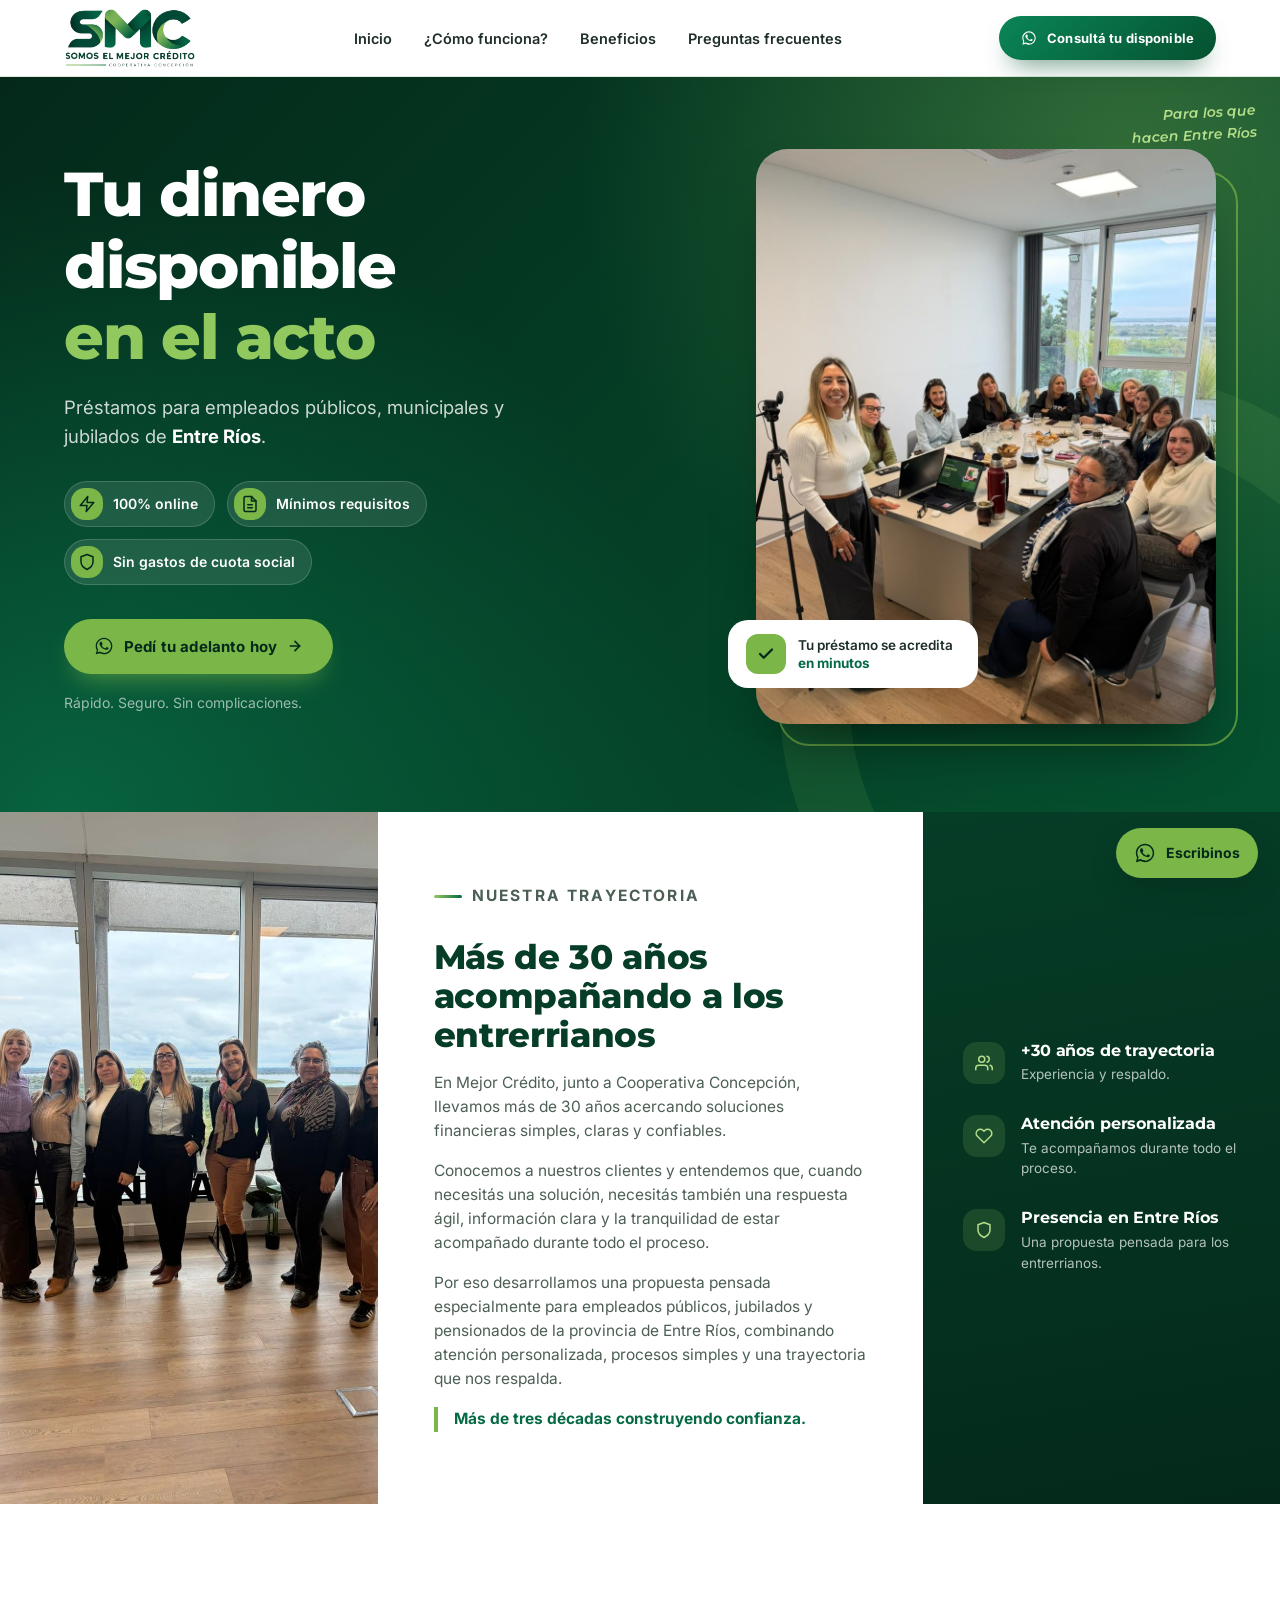
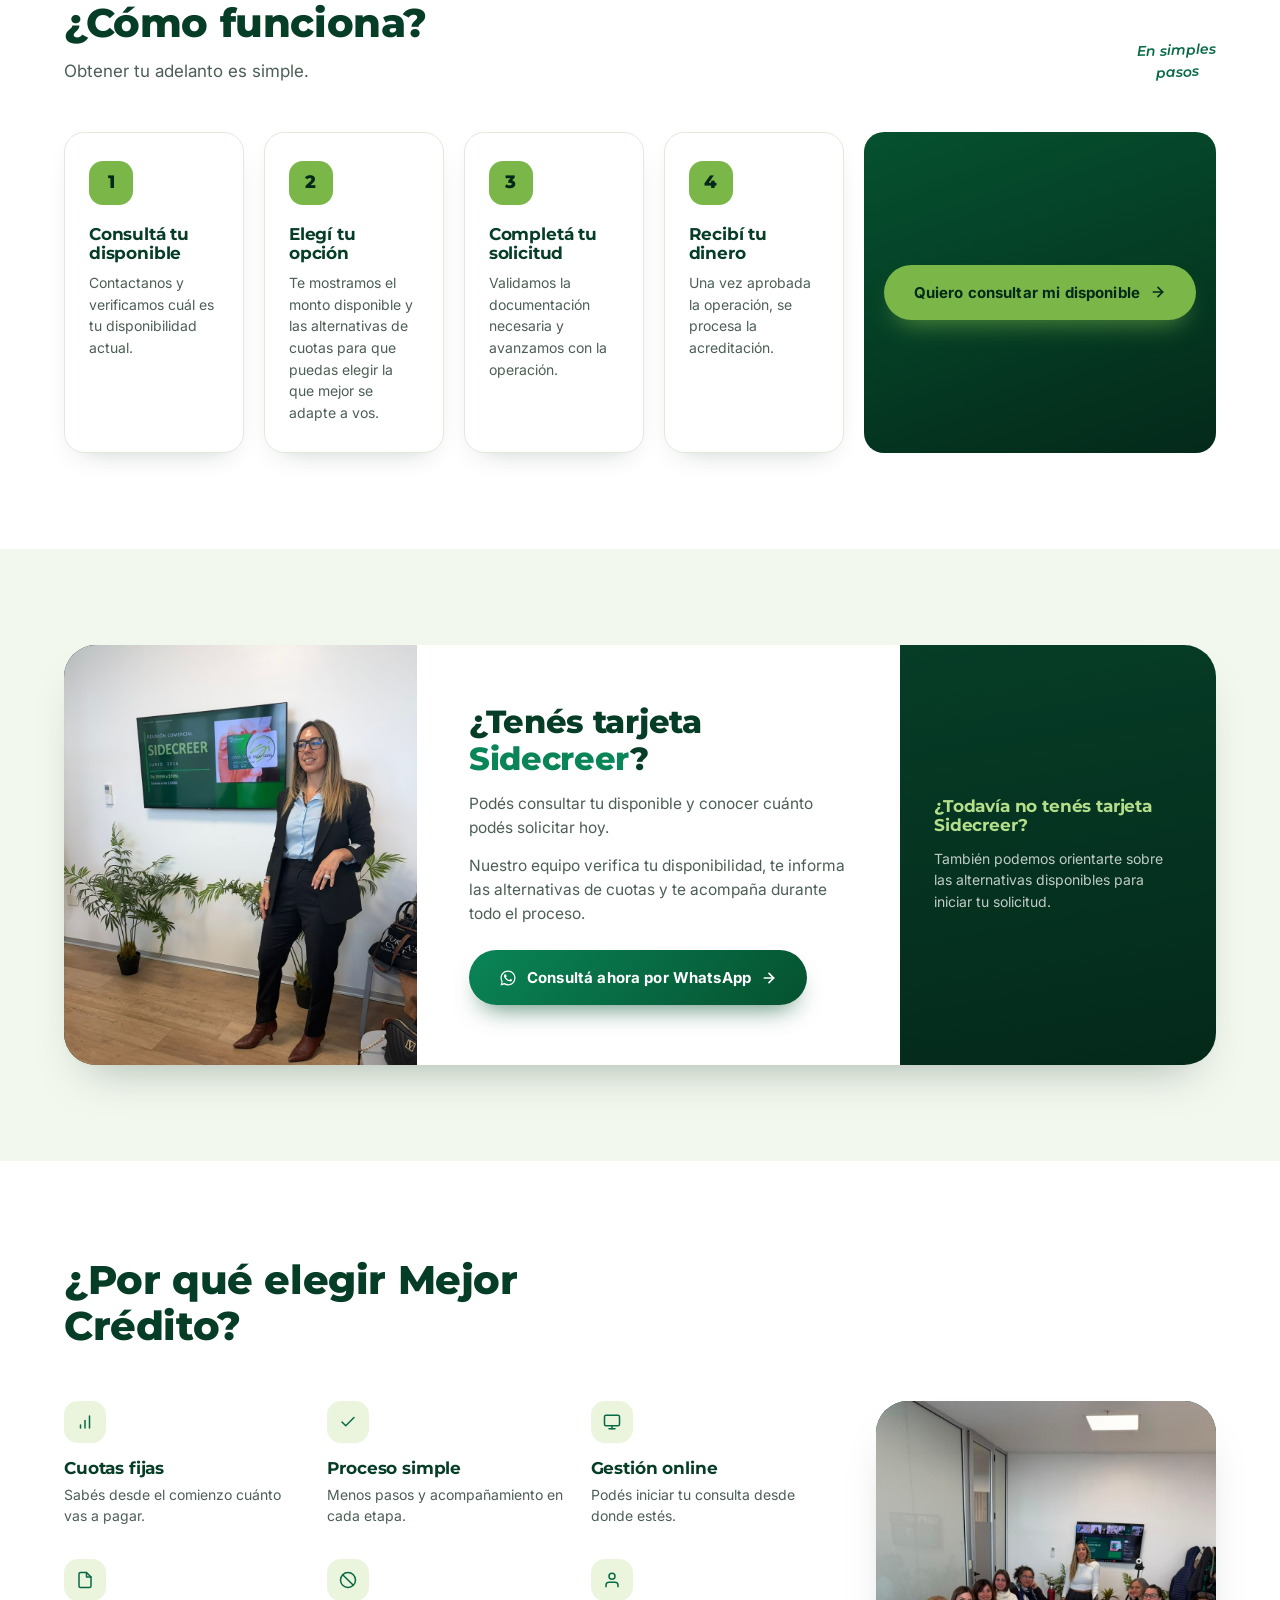
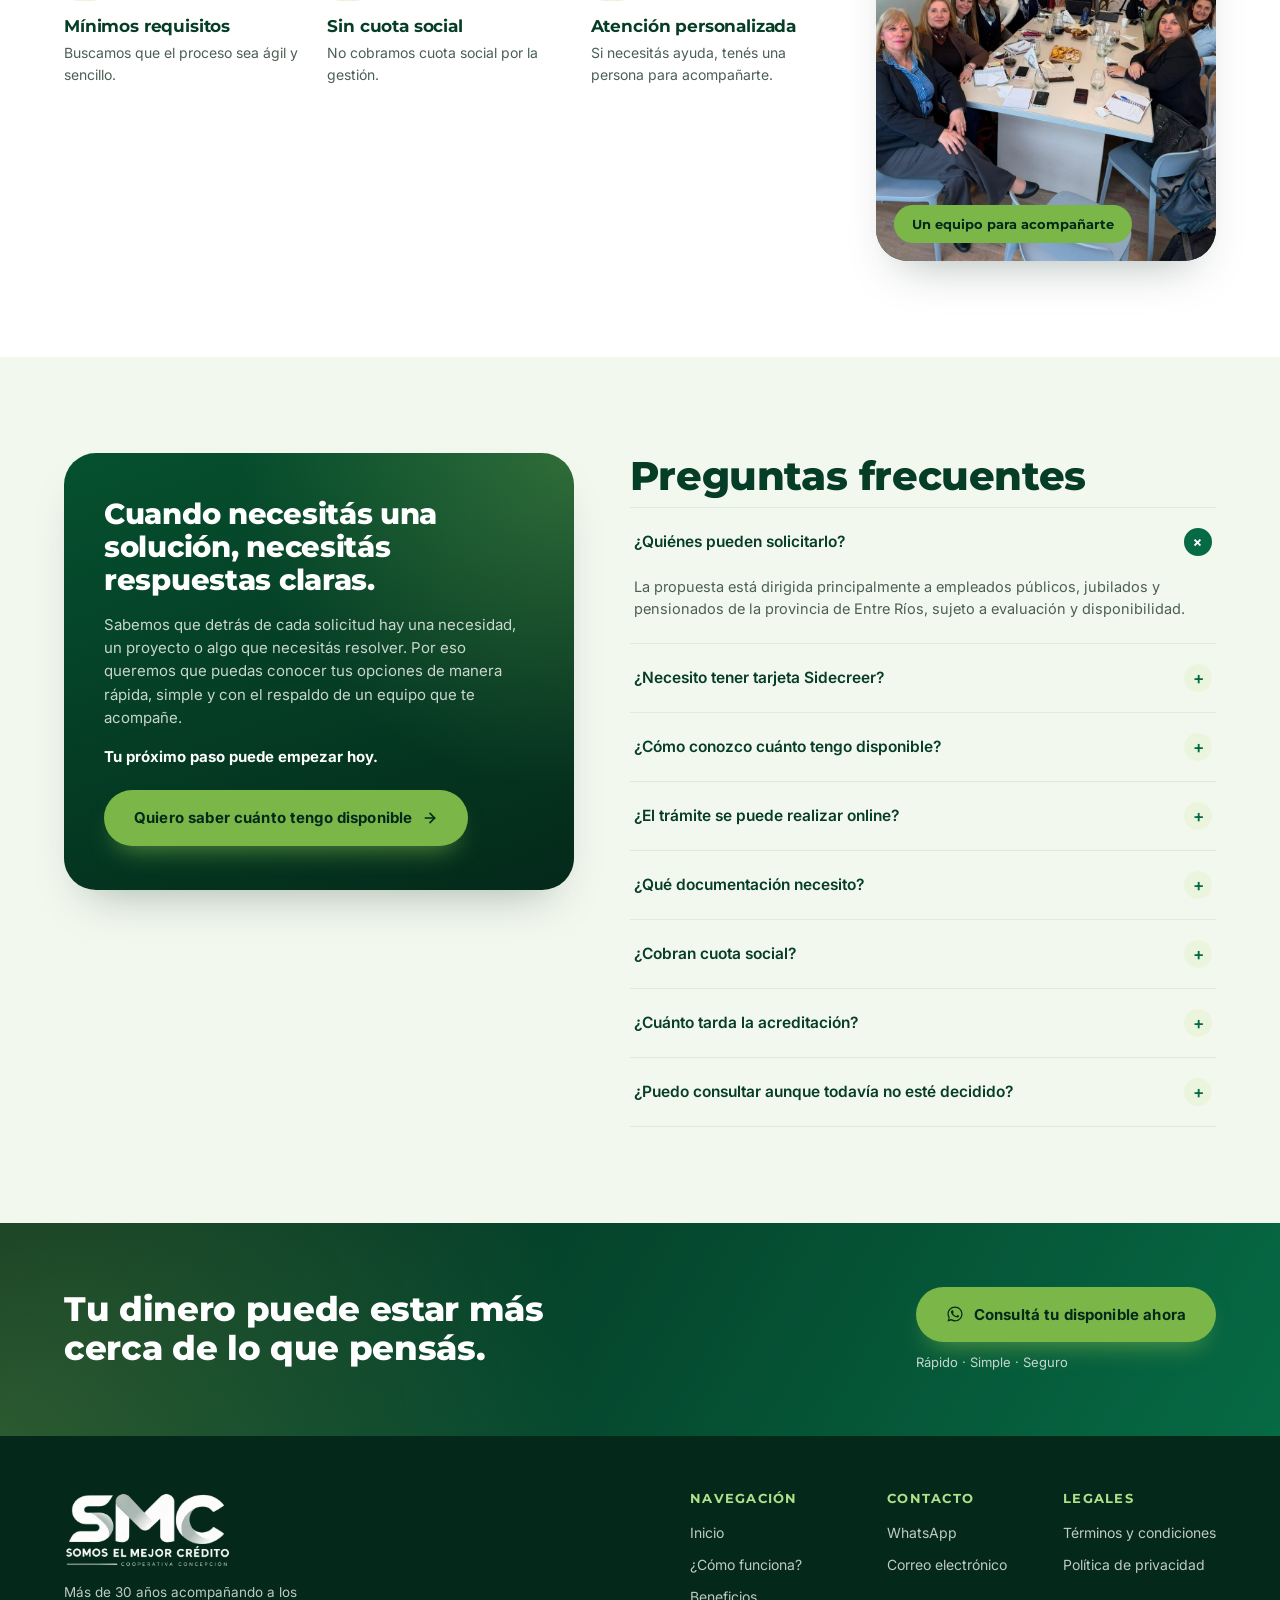
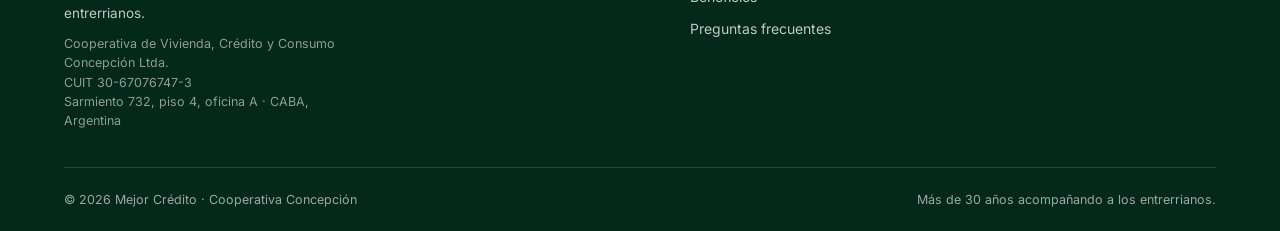
==== commit feaaf6cc: "2nd commit" ====
--- a/index.html
+++ b/index.html
@@ -3,7 +3,7 @@
 <head>
 <meta charset="UTF-8">
 <meta name="viewport" content="width=device-width, initial-scale=1.0">
-<title>Mejor Crédito | Préstamos para empleados públicos y jubilados en Entre Ríos</title>
+<title>SMC · Somos el Mejor Crédito | Préstamos para empleados públicos y jubilados en Entre Ríos</title>
 <meta name="description" content="Consultá tu disponible y accedé a tu adelanto en minutos. Préstamos 100% online para empleados públicos, municipales, jubilados y pensionados de Entre Ríos, respaldados por Cooperativa Concepción. Mínimos requisitos, sin cuota social.">
 <meta name="keywords" content="préstamos Entre Ríos, adelanto de sueldo, préstamos jubilados, préstamos empleados públicos, Sidecreer, Cooperativa Concepción, Mejor Crédito">
 <meta name="author" content="Mejor Crédito - Cooperativa Concepción">
@@ -17,18 +17,18 @@
 <meta property="og:title" content="Mejor Crédito | Tu dinero disponible en el acto">
 <meta property="og:description" content="Préstamos para empleados públicos, municipales y jubilados de Entre Ríos. 100% online, mínimos requisitos y sin gastos de cuota social.">
 <meta property="og:url" content="https://www.mejorcredito.com.ar/">
-<meta property="og:image" content="https://www.mejorcredito.com.ar/assets/img/og-cover.jpg">
+<meta property="og:image" content="https://www.mejorcredito.com.ar/assets/img/equipo-reunion.jpg">
 
 <!-- Twitter -->
 <meta name="twitter:card" content="summary_large_image">
 <meta name="twitter:title" content="Mejor Crédito | Tu dinero disponible en el acto">
 <meta name="twitter:description" content="Préstamos para empleados públicos, municipales y jubilados de Entre Ríos. Consultá tu disponible por WhatsApp.">
-<meta name="twitter:image" content="https://www.mejorcredito.com.ar/assets/img/og-cover.jpg">
-
-<link rel="icon" type="image/png" href="assets/img/logo.png">
+<meta name="twitter:image" content="https://www.mejorcredito.com.ar/assets/img/equipo-reunion.jpg">
+
+<link rel="icon" type="image/png" href="assets/img/favicon.png">
 <link rel="preconnect" href="https://fonts.googleapis.com">
 <link rel="preconnect" href="https://fonts.gstatic.com" crossorigin>
-<link href="https://fonts.googleapis.com/css2?family=Inter:wght@400;500;600;700&family=Poppins:wght@600;700;800&display=swap" rel="stylesheet">
+<link href="https://fonts.googleapis.com/css2?family=Inter:wght@400;500;600;700&family=Montserrat:ital,wght@0,600;0,700;0,800;1,600&display=swap" rel="stylesheet">
 <link rel="stylesheet" href="css/styles.css">
 
 <script type="application/ld+json">
@@ -38,7 +38,15 @@
   "name": "Mejor Crédito - Cooperativa Concepción",
   "description": "Préstamos y adelantos para empleados públicos, municipales, jubilados y pensionados de la provincia de Entre Ríos.",
   "url": "https://www.mejorcredito.com.ar/",
-  "logo": "https://www.mejorcredito.com.ar/assets/img/logo.png",
+  "logo": "https://www.mejorcredito.com.ar/assets/img/logo-smc.png",
+  "legalName": "Cooperativa de Vivienda, Crédito y Consumo Concepción Ltda.",
+  "taxID": "30-67076747-3",
+  "address": {
+    "@type": "PostalAddress",
+    "streetAddress": "Sarmiento 732, piso 4, oficina A",
+    "addressLocality": "Ciudad Autónoma de Buenos Aires",
+    "addressCountry": "AR"
+  },
   "areaServed": {
     "@type": "State",
     "name": "Entre Ríos, Argentina"
@@ -133,8 +141,8 @@
 
 <header class="site-header">
   <div class="container">
-    <a href="#inicio" class="brand" aria-label="Mejor Crédito - Inicio">
-      <img src="assets/img/logo.png" alt="Mejor Crédito - Cooperativa Concepción" width="160" height="53">
+    <a href="#inicio" class="brand" aria-label="SMC Somos el Mejor Crédito - Inicio">
+      <img src="assets/img/logo-smc.png" alt="SMC · Somos el Mejor Crédito - Cooperativa Concepción" width="132" height="60">
     </a>
     <nav class="main-nav" aria-label="Navegación principal">
       <ul>
@@ -178,7 +186,7 @@
           </li>
         </ul>
 
-        <a class="btn btn-primary" href="https://wa.me/5493434000000?text=Hola%2C%20quiero%20consultar%20mi%20disponible%20de%20Mejor%20Cr%C3%A9dito." target="_blank" rel="noopener">
+        <a class="btn btn-lime" href="https://wa.me/5493434000000?text=Hola%2C%20quiero%20consultar%20mi%20disponible%20de%20Mejor%20Cr%C3%A9dito." target="_blank" rel="noopener">
           <svg width="20" height="20" viewBox="0 0 24 24" fill="currentColor" aria-hidden="true"><path d="M17.5 14.4c-.3-.1-1.7-.9-2-.9-.3-.1-.5-.1-.7.1-.2.3-.8.9-.9 1.1-.2.2-.3.2-.6.1-.3-.1-1.2-.4-2.3-1.4-.9-.8-1.4-1.7-1.6-2-.2-.3 0-.5.1-.6.1-.1.3-.3.4-.5.1-.2.2-.3.3-.5.1-.2 0-.4 0-.5C10 9 9.5 7.8 9.3 7.3c-.2-.5-.4-.4-.6-.4h-.5c-.2 0-.5.1-.7.3-.2.3-.9.9-.9 2.1s.9 2.5 1.1 2.6c.1.2 1.9 2.9 4.6 4 .6.3 1.1.4 1.5.5.6.2 1.2.2 1.6.1.5-.1 1.7-.7 1.9-1.3.2-.6.2-1.1.2-1.2-.1-.1-.3-.2-.6-.3z"/><path d="M12 2C6.5 2 2 6.5 2 12c0 1.9.5 3.6 1.4 5.1L2 22l5.1-1.3C8.6 21.5 10.3 22 12 22c5.5 0 10-4.5 10-10S17.5 2 12 2zm0 18c-1.6 0-3.1-.4-4.4-1.2l-.3-.2-3.1.8.8-3-.2-.3C4 14.9 3.6 13.5 3.6 12c0-4.6 3.8-8.4 8.4-8.4s8.4 3.8 8.4 8.4-3.8 8.4-8.4 8.4z"/></svg>
           Pedí tu adelanto hoy
           <svg width="16" height="16" viewBox="0 0 24 24" fill="none" stroke="currentColor" stroke-width="2.5" stroke-linecap="round" stroke-linejoin="round"><line x1="5" y1="12" x2="19" y2="12"/><polyline points="12 5 19 12 12 19"/></svg>
@@ -188,8 +196,7 @@
 
       <div class="hero-visual">
         <div class="hero-photo">
-          <!-- Reemplazar por foto real: mujer sonriente usando el celular, estilo urbano y moderno -->
-          <img src="assets/img/hero-placeholder.svg" alt="Persona sonriendo mientras consulta su disponible de Mejor Crédito desde el celular" width="640" height="800" loading="eager">
+          <img src="assets/img/equipo-reunion.jpg" alt="Equipo de Mejor Crédito y Cooperativa Concepción reunido en una jornada de trabajo" width="960" height="1280" loading="eager">
         </div>
         <div class="hero-badge">
           <span class="check"><svg width="18" height="18" viewBox="0 0 24 24" fill="none" stroke="currentColor" stroke-width="3" stroke-linecap="round" stroke-linejoin="round"><polyline points="20 6 9 17 4 12"/></svg></span>
@@ -203,8 +210,7 @@
   <section class="trust" aria-labelledby="trust-title">
     <div class="trust-grid">
       <div class="trust-photo">
-        <!-- Reemplazar por foto institucional / paisaje de Entre Ríos -->
-        <img src="assets/img/trust-placeholder.svg" alt="Costanera de Entre Ríos, presencia territorial de Cooperativa Concepción" width="480" height="480" loading="lazy">
+        <img src="assets/img/equipo-ventanal.jpg" alt="Equipo de Cooperativa Concepción frente a los ventanales de la oficina, con vista al río" width="960" height="1280" loading="lazy">
       </div>
       <div class="trust-copy">
         <p class="eyebrow">Nuestra trayectoria</p>
@@ -273,7 +279,7 @@
           <p>Una vez aprobada la operación, se procesa la acreditación.</p>
         </article>
         <div class="steps-cta">
-          <a class="btn btn-primary" href="https://wa.me/5493434000000?text=Hola%2C%20quiero%20consultar%20mi%20disponible%20de%20Mejor%20Cr%C3%A9dito." target="_blank" rel="noopener">
+          <a class="btn btn-lime" href="https://wa.me/5493434000000?text=Hola%2C%20quiero%20consultar%20mi%20disponible%20de%20Mejor%20Cr%C3%A9dito." target="_blank" rel="noopener">
             Quiero consultar mi disponible
             <svg width="16" height="16" viewBox="0 0 24 24" fill="none" stroke="currentColor" stroke-width="2.5" stroke-linecap="round" stroke-linejoin="round"><line x1="5" y1="12" x2="19" y2="12"/><polyline points="12 5 19 12 12 19"/></svg>
           </a>
@@ -287,8 +293,7 @@
     <div class="container">
       <div class="sidecreer">
         <div class="sidecreer-photo">
-          <!-- Reemplazar por foto real de tarjeta Sidecreer -->
-          <img src="assets/img/sidecreer-card.svg" alt="Tarjeta Sidecreer" width="220" height="140">
+          <img src="assets/img/presentacion-sidecreer.jpg" alt="Presentación de la tarjeta Sidecreer en una reunión comercial de Cooperativa Concepción" width="960" height="1280" loading="lazy">
         </div>
         <div class="sidecreer-body">
           <h2 id="sidecreer-title">¿Tenés tarjeta <span class="brand-green">Sidecreer</span>?</h2>
@@ -348,9 +353,8 @@
           </article>
         </div>
         <div class="benefits-photo">
-          <!-- Reemplazar por foto real: pareja de jubilados sonriendo -->
-          <img src="assets/img/benefits-placeholder.svg" alt="Pareja de jubilados de Entre Ríos sonriendo, clientes de Mejor Crédito" width="360" height="480" loading="lazy">
-          <span class="benefits-tag">Tus planes también cuentan</span>
+          <img src="assets/img/equipo-mesa.jpg" alt="Equipo de atención de Mejor Crédito reunido en torno a una mesa de trabajo" width="960" height="1280" loading="lazy">
+          <span class="benefits-tag">Un equipo para acompañarte</span>
         </div>
       </div>
     </div>
@@ -360,19 +364,13 @@
   <section class="section section--muted split-section" id="preguntas-frecuentes">
     <div class="container">
       <div class="trust-cta-card">
-        <div class="trust-cta-photo">
-          <!-- Reemplazar por foto institucional: atardecer costanera Entre Ríos -->
-          <img src="assets/img/faq-placeholder.svg" alt="Atardecer en la costanera de Entre Ríos" width="480" height="300" loading="lazy">
-        </div>
-        <div class="trust-cta-body">
           <h2>Cuando necesitás una solución, necesitás respuestas claras.</h2>
           <p>Sabemos que detrás de cada solicitud hay una necesidad, un proyecto o algo que necesitás resolver. Por eso queremos que puedas conocer tus opciones de manera rápida, simple y con el respaldo de un equipo que te acompañe.</p>
           <p><strong>Tu próximo paso puede empezar hoy.</strong></p>
-          <a class="btn btn-primary" href="https://wa.me/5493434000000?text=Hola%2C%20quiero%20saber%20cu%C3%A1nto%20tengo%20disponible%20en%20Mejor%20Cr%C3%A9dito." target="_blank" rel="noopener">
+          <a class="btn btn-lime" href="https://wa.me/5493434000000?text=Hola%2C%20quiero%20saber%20cu%C3%A1nto%20tengo%20disponible%20en%20Mejor%20Cr%C3%A9dito." target="_blank" rel="noopener">
             Quiero saber cuánto tengo disponible
             <svg width="16" height="16" viewBox="0 0 24 24" fill="none" stroke="currentColor" stroke-width="2.5" stroke-linecap="round" stroke-linejoin="round"><line x1="5" y1="12" x2="19" y2="12"/><polyline points="12 5 19 12 12 19"/></svg>
           </a>
-        </div>
       </div>
 
       <div class="faq-wrap">
@@ -422,7 +420,7 @@
     <div class="container">
       <h2>Tu dinero puede estar más cerca de lo que pensás.</h2>
       <div class="final-cta-right">
-        <a class="btn btn-primary btn-block-mobile" href="https://wa.me/5493434000000?text=Hola%2C%20quiero%20consultar%20mi%20disponible%20de%20Mejor%20Cr%C3%A9dito." target="_blank" rel="noopener">
+        <a class="btn btn-lime btn-block-mobile" href="https://wa.me/5493434000000?text=Hola%2C%20quiero%20consultar%20mi%20disponible%20de%20Mejor%20Cr%C3%A9dito." target="_blank" rel="noopener">
           <svg width="18" height="18" viewBox="0 0 24 24" fill="currentColor" aria-hidden="true"><path d="M17.5 14.4c-.3-.1-1.7-.9-2-.9-.3-.1-.5-.1-.7.1-.2.3-.8.9-.9 1.1-.2.2-.3.2-.6.1-.3-.1-1.2-.4-2.3-1.4-.9-.8-1.4-1.7-1.6-2-.2-.3 0-.5.1-.6.1-.1.3-.3.4-.5.1-.2.2-.3.3-.5.1-.2 0-.4 0-.5C10 9 9.5 7.8 9.3 7.3c-.2-.5-.4-.4-.6-.4h-.5c-.2 0-.5.1-.7.3-.2.3-.9.9-.9 2.1s.9 2.5 1.1 2.6c.1.2 1.9 2.9 4.6 4 .6.3 1.1.4 1.5.5.6.2 1.2.2 1.6.1.5-.1 1.7-.7 1.9-1.3.2-.6.2-1.1.2-1.2-.1-.1-.3-.2-.6-.3z"/><path d="M12 2C6.5 2 2 6.5 2 12c0 1.9.5 3.6 1.4 5.1L2 22l5.1-1.3C8.6 21.5 10.3 22 12 22c5.5 0 10-4.5 10-10S17.5 2 12 2zm0 18c-1.6 0-3.1-.4-4.4-1.2l-.3-.2-3.1.8.8-3-.2-.3C4 14.9 3.6 13.5 3.6 12c0-4.6 3.8-8.4 8.4-8.4s8.4 3.8 8.4 8.4-3.8 8.4-8.4 8.4z"/></svg>
           Consultá tu disponible ahora
         </a>
@@ -437,8 +435,9 @@
   <div class="container">
     <div class="footer-top">
       <div class="footer-brand">
-        <img src="assets/img/logo.png" alt="Mejor Crédito - Cooperativa Concepción" width="140" height="46">
+        <img src="assets/img/logo-smc-white.png" alt="SMC · Somos el Mejor Crédito - Cooperativa Concepción" width="167" height="76">
         <p>Más de 30 años acompañando a los entrerrianos.</p>
+        <p class="legal-id">Cooperativa de Vivienda, Crédito y Consumo Concepción Ltda.<br>CUIT 30-67076747-3<br>Sarmiento 732, piso 4, oficina A · CABA, Argentina</p>
       </div>
       <div class="footer-links">
         <div class="footer-col">
@@ -454,14 +453,14 @@
           <h4>Contacto</h4>
           <ul>
             <li><a href="https://wa.me/5493434000000" target="_blank" rel="noopener">WhatsApp</a></li>
-            <li><a href="mailto:contacto@mejorcredito.com.ar">Correo electrónico</a></li>
+            <li><a href="mailto:consultas.mejorcredito@gmail.com">Correo electrónico</a></li>
           </ul>
         </div>
         <div class="footer-col">
           <h4>Legales</h4>
           <ul>
-            <li><a href="#">Términos y condiciones</a></li>
-            <li><a href="#">Política de privacidad</a></li>
+            <li><a href="terminos-y-condiciones.html">Términos y condiciones</a></li>
+            <li><a href="politica-de-privacidad.html">Política de privacidad</a></li>
           </ul>
         </div>
       </div>
--- a/css/styles.css
+++ b/css/styles.css
@@ -1,28 +1,33 @@
 /* ==========================================================================
-   Mejor Crédito | Cooperativa Concepción — Landing
+   SMC · Somos el Mejor Crédito | Cooperativa Concepción — Landing
+   Paleta tomada del logo: verde profundo, verde esmeralda y verde lima.
    ========================================================================== */
 
 :root {
-  --green-900: #0b3d20;
-  --green-800: #0f5c2e;
-  --green-700: #12703a;
-  --green-600: #178a45;
-  --green-500: #1ea854;
-  --green-100: #e6f5eb;
-  --green-50: #f2faf5;
-  --ink-900: #0e1a14;
-  --ink-700: #1f2d26;
-  --ink-500: #4b5d54;
-  --ink-300: #7c8d84;
+  --green-950: #04291a;
+  --green-900: #063d27;
+  --green-800: #05512f;
+  --green-700: #066a45;
+  --green-600: #0a8557;
+  --lime-500: #7ab648;
+  --lime-400: #92c95f;
+  --lime-300: #b4de8a;
+  --lime-100: #ebf5dd;
+  --mist: #f3f8ef;
+  --ink-900: #0c1a13;
+  --ink-700: #1f2f27;
+  --ink-500: #4c5f55;
+  --ink-300: #83948b;
   --paper: #ffffff;
-  --line: #e4ece6;
-  --shadow: 0 20px 40px -20px rgba(14, 26, 20, 0.25);
-  --radius-lg: 28px;
-  --radius-md: 18px;
+  --line: #e0eadb;
+  --shadow: 0 24px 48px -24px rgba(4, 41, 26, 0.35);
+  --shadow-soft: 0 12px 30px -18px rgba(4, 41, 26, 0.3);
+  --radius-lg: 32px;
+  --radius-md: 20px;
   --radius-sm: 12px;
   --radius-pill: 999px;
   --container: 1200px;
-  --font-display: "Poppins", "Segoe UI", system-ui, sans-serif;
+  --font-display: "Montserrat", "Segoe UI", system-ui, sans-serif;
   --font-body: "Inter", "Segoe UI", system-ui, sans-serif;
 }
 
@@ -40,14 +45,15 @@
   color: var(--ink-700);
   background: var(--paper);
   -webkit-font-smoothing: antialiased;
-  line-height: 1.5;
+  line-height: 1.55;
 }
 
 h1, h2, h3, h4 {
   font-family: var(--font-display);
-  color: var(--ink-900);
+  color: var(--green-900);
   line-height: 1.15;
   margin: 0;
+  letter-spacing: -0.01em;
 }
 
 p {
@@ -73,6 +79,11 @@
 button {
   font-family: inherit;
   cursor: pointer;
+}
+
+:focus-visible {
+  outline: 3px solid var(--lime-500);
+  outline-offset: 3px;
 }
 
 .container {
@@ -83,35 +94,41 @@
 }
 
 .section {
-  padding: 88px 0;
-}
-
-.section--tight {
-  padding: 64px 0;
+  padding: 96px 0;
 }
 
 .section--muted {
-  background: var(--green-50);
+  background: var(--mist);
 }
 
 .eyebrow {
-  display: inline-block;
-  font-size: 13px;
+  display: inline-flex;
+  align-items: center;
+  gap: 10px;
+  font-size: 12.5px;
   font-weight: 700;
-  letter-spacing: 0.12em;
+  letter-spacing: 0.14em;
   text-transform: uppercase;
   color: var(--green-700);
-  margin-bottom: 12px;
+  margin-bottom: 14px;
+}
+
+.eyebrow::before {
+  content: "";
+  width: 28px;
+  height: 3px;
+  border-radius: 3px;
+  background: linear-gradient(90deg, var(--lime-400), var(--green-700));
 }
 
 .section-head {
   max-width: 640px;
-  margin-bottom: 48px;
+  margin-bottom: 52px;
 }
 
 .section-head h2 {
-  font-size: clamp(28px, 3.4vw, 38px);
-  font-weight: 700;
+  font-size: clamp(28px, 3.4vw, 40px);
+  font-weight: 800;
 }
 
 .section-head p {
@@ -120,11 +137,6 @@
   font-size: 17px;
 }
 
-.section-head--center {
-  margin-inline: auto;
-  text-align: center;
-}
-
 /* ---------- Buttons ---------- */
 
 .btn {
@@ -133,7 +145,7 @@
   gap: 10px;
   border: none;
   border-radius: var(--radius-pill);
-  padding: 16px 28px;
+  padding: 16px 30px;
   font-weight: 700;
   font-size: 15px;
   letter-spacing: 0.01em;
@@ -148,32 +160,28 @@
 .btn-primary {
   background: linear-gradient(135deg, var(--green-600), var(--green-800));
   color: #fff;
-  box-shadow: 0 12px 24px -10px rgba(15, 92, 46, 0.55);
+  box-shadow: 0 14px 26px -12px rgba(5, 81, 47, 0.7);
 }
 
 .btn-primary:hover {
   transform: translateY(-2px);
-  box-shadow: 0 16px 30px -10px rgba(15, 92, 46, 0.6);
-}
-
-.btn-outline {
-  background: #fff;
-  color: var(--green-800);
-  border: 1.5px solid var(--green-700);
-}
-
-.btn-outline:hover {
-  background: var(--green-50);
+  box-shadow: 0 18px 32px -12px rgba(5, 81, 47, 0.8);
+}
+
+.btn-lime {
+  background: var(--lime-500);
+  color: var(--green-950);
+  box-shadow: 0 14px 26px -12px rgba(122, 182, 72, 0.7);
+}
+
+.btn-lime:hover {
+  background: var(--lime-400);
+  transform: translateY(-2px);
 }
 
 .btn-small {
-  padding: 12px 20px;
+  padding: 12px 22px;
   font-size: 13px;
-}
-
-.btn-block {
-  width: 100%;
-  justify-content: center;
 }
 
 /* ---------- Header ---------- */
@@ -182,8 +190,8 @@
   position: sticky;
   top: 0;
   z-index: 100;
-  background: rgba(255, 255, 255, 0.92);
-  backdrop-filter: blur(10px);
+  background: rgba(255, 255, 255, 0.94);
+  backdrop-filter: blur(12px);
   border-bottom: 1px solid var(--line);
 }
 
@@ -192,70 +200,58 @@
   align-items: center;
   justify-content: space-between;
   gap: 24px;
-  padding-block: 14px;
-}
-
-.brand {
-  display: flex;
-  align-items: center;
-  gap: 14px;
+  padding-block: 8px;
 }
 
 .brand img {
-  height: 40px;
+  height: 60px;
   width: auto;
 }
 
-.brand-divider {
-  width: 1px;
-  height: 30px;
-  background: var(--green-700);
-  opacity: 0.4;
-}
-
-.brand-sub {
-  font-size: 10.5px;
-  font-weight: 700;
-  letter-spacing: 0.08em;
-  line-height: 1.4;
-  color: var(--green-800);
-  text-transform: uppercase;
-}
-
 .main-nav ul {
   display: flex;
   gap: 32px;
 }
 
 .main-nav a {
+  position: relative;
   font-size: 14.5px;
   font-weight: 600;
   color: var(--ink-700);
+  padding-block: 6px;
   transition: color 0.15s ease;
+}
+
+.main-nav a::after {
+  content: "";
+  position: absolute;
+  left: 0;
+  bottom: 0;
+  width: 0;
+  height: 2px;
+  background: var(--lime-500);
+  transition: width 0.2s ease;
 }
 
 .main-nav a:hover {
   color: var(--green-700);
 }
 
+.main-nav a:hover::after {
+  width: 100%;
+}
+
 .header-cta {
   display: flex;
   align-items: center;
-}
-
-.nav-toggle {
-  display: none;
-  background: none;
-  border: none;
-  padding: 6px;
 }
 
 @media (max-width: 900px) {
   .main-nav {
     display: none;
   }
-  .header-cta .btn span.long {
-    display: none;
+  .brand img {
+    height: 52px;
   }
 }
 
@@ -264,88 +260,131 @@
 .hero {
   position: relative;
   overflow: hidden;
-  padding-top: 56px;
-  padding-bottom: 40px;
-  background: linear-gradient(180deg, #ffffff 0%, var(--green-50) 100%);
+  padding: 72px 0 88px;
+  color: #fff;
+  background:
+    radial-gradient(circle at 88% 12%, rgba(146, 201, 95, 0.32), transparent 42%),
+    radial-gradient(circle at 5% 100%, rgba(10, 133, 87, 0.55), transparent 45%),
+    linear-gradient(135deg, var(--green-950) 0%, var(--green-800) 100%);
+}
+
+.hero::after {
+  content: "";
+  position: absolute;
+  right: -160px;
+  bottom: -220px;
+  width: 520px;
+  height: 520px;
+  border-radius: 50%;
+  border: 70px solid rgba(146, 201, 95, 0.1);
+  pointer-events: none;
 }
 
 .hero .container {
+  position: relative;
+  z-index: 1;
   display: grid;
-  grid-template-columns: 1.05fr 1fr;
-  gap: 48px;
+  grid-template-columns: 1.05fr 0.95fr;
+  gap: 64px;
   align-items: center;
 }
 
 .hero-tag {
   position: absolute;
-  top: 40px;
+  z-index: 2;
+  top: 26px;
   right: 24px;
   text-align: right;
   font-family: var(--font-display);
   font-style: italic;
   font-weight: 600;
-  color: var(--green-800);
-  font-size: 15px;
+  color: var(--lime-300);
+  font-size: 14px;
   transform: rotate(-3deg);
 }
 
 .hero-copy h1 {
-  font-size: clamp(38px, 5vw, 56px);
+  color: #fff;
+  font-size: clamp(38px, 5vw, 62px);
   font-weight: 800;
+  letter-spacing: -0.02em;
 }
 
 .hero-copy h1 .accent {
   display: block;
-  color: var(--green-600);
+  color: var(--lime-400);
 }
 
 .hero-copy .lede {
-  margin-top: 18px;
-  font-size: 18px;
-  color: var(--ink-500);
-  max-width: 480px;
+  margin-top: 20px;
+  font-size: 18.5px;
+  color: rgba(255, 255, 255, 0.8);
+  max-width: 500px;
 }
 
 .hero-copy .lede strong {
-  color: var(--ink-900);
+  color: #fff;
 }
 
 .hero-features {
   display: flex;
   flex-wrap: wrap;
-  gap: 22px;
-  margin: 28px 0 30px;
+  gap: 12px;
+  margin: 30px 0 34px;
 }
 
 .hero-feature {
   display: flex;
   align-items: center;
   gap: 10px;
-  font-size: 14.5px;
+  font-size: 14px;
   font-weight: 600;
-  color: var(--ink-700);
+  color: #fff;
+  padding: 6px 16px 6px 6px;
+  border-radius: var(--radius-pill);
+  background: rgba(255, 255, 255, 0.1);
+  border: 1px solid rgba(255, 255, 255, 0.16);
+}
+
+.hero-feature .icon-chip {
+  width: 32px;
+  height: 32px;
+  background: var(--lime-500);
+  color: var(--green-950);
 }
 
 .icon-chip {
   display: inline-flex;
   align-items: center;
   justify-content: center;
-  width: 38px;
-  height: 38px;
-  border-radius: 50%;
-  background: var(--green-100);
+  width: 42px;
+  height: 42px;
+  border-radius: 14px;
+  background: var(--lime-100);
   color: var(--green-700);
   flex-shrink: 0;
 }
 
 .hero-foot {
-  margin-top: 16px;
+  margin-top: 18px;
   font-size: 14px;
-  color: var(--ink-300);
+  color: rgba(255, 255, 255, 0.6);
 }
 
 .hero-visual {
   position: relative;
+  max-width: 460px;
+  justify-self: end;
+  width: 100%;
+}
+
+.hero-visual::before {
+  content: "";
+  position: absolute;
+  inset: 22px -22px -22px 22px;
+  border-radius: var(--radius-lg);
+  border: 2px solid var(--lime-500);
+  opacity: 0.7;
 }
 
 .hero-photo {
@@ -353,20 +392,22 @@
   border-radius: var(--radius-lg);
   overflow: hidden;
   aspect-ratio: 4 / 5;
-  box-shadow: var(--shadow);
-  background: linear-gradient(160deg, var(--green-700), var(--green-500) 60%, var(--green-100));
+  box-shadow: 0 34px 60px -24px rgba(0, 0, 0, 0.6);
+  background: var(--green-700);
 }
 
 .hero-photo img {
   width: 100%;
   height: 100%;
   object-fit: cover;
+  object-position: 30% 55%;
 }
 
 .hero-badge {
   position: absolute;
-  right: -18px;
-  top: 28px;
+  z-index: 2;
+  left: -28px;
+  bottom: 36px;
   background: #fff;
   border-radius: var(--radius-md);
   box-shadow: var(--shadow);
@@ -374,15 +415,15 @@
   display: flex;
   align-items: center;
   gap: 12px;
-  max-width: 230px;
+  max-width: 250px;
 }
 
 .hero-badge .check {
-  width: 38px;
-  height: 38px;
-  border-radius: 50%;
-  background: var(--green-600);
-  color: #fff;
+  width: 40px;
+  height: 40px;
+  border-radius: 12px;
+  background: var(--lime-500);
+  color: var(--green-950);
   display: flex;
   align-items: center;
   justify-content: center;
@@ -393,39 +434,37 @@
   font-size: 13.5px;
   font-weight: 600;
   color: var(--ink-700);
+  line-height: 1.35;
 }
 
 .hero-badge strong {
-  color: var(--green-800);
+  color: var(--green-700);
 }
 
 /* ---------- Trust / Trayectoria ---------- */
-
-.trust {
-  padding: 0;
-}
 
 .trust-grid {
   display: grid;
-  grid-template-columns: 0.85fr 1.3fr 0.85fr;
+  grid-template-columns: 0.9fr 1.3fr 0.85fr;
 }
 
 .trust-photo {
-  min-height: 100%;
-  background: linear-gradient(155deg, var(--green-800), var(--green-500));
   position: relative;
   overflow: hidden;
+  background: var(--green-800);
 }
 
 .trust-photo img {
+  position: absolute;
+  inset: 0;
   width: 100%;
   height: 100%;
   object-fit: cover;
-  min-height: 340px;
+  object-position: 50% 45%;
 }
 
 .trust-copy {
-  padding: 56px 56px;
+  padding: 72px 56px;
   display: flex;
   flex-direction: column;
   justify-content: center;
@@ -433,7 +472,8 @@
 }
 
 .trust-copy h2 {
-  font-size: clamp(24px, 3vw, 32px);
+  font-size: clamp(25px, 3vw, 34px);
+  font-weight: 800;
 }
 
 .trust-copy p {
@@ -442,18 +482,20 @@
 }
 
 .trust-copy .highlight {
-  color: var(--green-800);
+  color: var(--green-700);
   font-weight: 700;
+  padding-left: 16px;
+  border-left: 4px solid var(--lime-500);
 }
 
 .trust-stats {
-  background: var(--green-900);
-  color: #fff;
-  padding: 40px;
+  background: linear-gradient(170deg, var(--green-900), var(--green-950));
+  color: #fff;
+  padding: 48px 40px;
   display: flex;
   flex-direction: column;
   justify-content: center;
-  gap: 28px;
+  gap: 30px;
 }
 
 .trust-stat {
@@ -462,8 +504,8 @@
 }
 
 .trust-stat .icon-chip {
-  background: rgba(255, 255, 255, 0.12);
-  color: #a9e6bf;
+  background: rgba(146, 201, 95, 0.16);
+  color: var(--lime-300);
 }
 
 .trust-stat h3 {
@@ -473,7 +515,7 @@
 }
 
 .trust-stat p {
-  color: rgba(255, 255, 255, 0.72);
+  color: rgba(255, 255, 255, 0.7);
   font-size: 13.5px;
 }
 
@@ -481,14 +523,14 @@
   .trust-grid {
     grid-template-columns: 1fr;
   }
-  .trust-photo img {
-    min-height: 220px;
+  .trust-photo {
+    min-height: 320px;
   }
   .trust-copy {
-    padding: 40px 28px;
+    padding: 44px 28px;
   }
   .trust-stats {
-    padding: 32px 28px;
+    padding: 36px 28px;
   }
 }
 
@@ -499,7 +541,7 @@
   align-items: flex-end;
   justify-content: space-between;
   gap: 24px;
-  margin-bottom: 44px;
+  margin-bottom: 48px;
 }
 
 .steps-scribble {
@@ -523,30 +565,38 @@
   background: #fff;
   border: 1px solid var(--line);
   border-radius: var(--radius-md);
-  padding: 26px 22px;
+  padding: 28px 24px;
+  box-shadow: var(--shadow-soft);
+  transition: transform 0.2s ease, border-color 0.2s ease;
+}
+
+.step-card:hover {
+  transform: translateY(-4px);
+  border-color: var(--lime-400);
 }
 
 .step-num {
   display: inline-flex;
   align-items: center;
   justify-content: center;
-  gap: 8px;
-  width: 42px;
-  height: 42px;
-  border-radius: 50%;
-  background: var(--green-700);
-  color: #fff;
-  font-weight: 700;
-  margin-bottom: 18px;
+  width: 44px;
+  height: 44px;
+  border-radius: 14px;
+  background: var(--lime-500);
+  color: var(--green-950);
+  font-family: var(--font-display);
+  font-weight: 800;
+  font-size: 18px;
+  margin-bottom: 20px;
 }
 
 .step-card h3 {
-  font-size: 16.5px;
+  font-size: 17px;
   margin-bottom: 8px;
 }
 
 .step-card p {
-  font-size: 13.8px;
+  font-size: 14px;
   color: var(--ink-500);
 }
 
@@ -554,15 +604,12 @@
   display: flex;
   align-items: center;
   justify-content: center;
-  background: var(--green-700);
+  background: linear-gradient(160deg, var(--green-800), var(--green-950));
   border-radius: var(--radius-md);
   padding: 20px;
 }
 
-.steps-cta .btn-primary {
-  background: #fff;
-  color: var(--green-800);
-  box-shadow: none;
+.steps-cta .btn {
   text-align: center;
   white-space: normal;
 }
@@ -586,29 +633,30 @@
 
 .sidecreer {
   display: grid;
-  grid-template-columns: 0.9fr 1.3fr 0.9fr;
+  grid-template-columns: 0.95fr 1.3fr 0.85fr;
   border-radius: var(--radius-lg);
   overflow: hidden;
   box-shadow: var(--shadow);
+  background: #fff;
 }
 
 .sidecreer-photo {
-  background: linear-gradient(160deg, var(--green-900), var(--green-600));
-  display: flex;
-  align-items: center;
-  justify-content: center;
-  padding: 30px;
-  min-height: 260px;
+  position: relative;
+  background: var(--green-900);
+  min-height: 420px;
 }
 
 .sidecreer-photo img {
-  border-radius: var(--radius-sm);
-  box-shadow: 0 20px 40px -10px rgba(0,0,0,0.4);
+  position: absolute;
+  inset: 0;
+  width: 100%;
+  height: 100%;
+  object-fit: cover;
+  object-position: 50% 20%;
 }
 
 .sidecreer-body {
-  background: #fff;
-  padding: 48px;
+  padding: 52px;
   display: flex;
   flex-direction: column;
   justify-content: center;
@@ -616,7 +664,8 @@
 }
 
 .sidecreer-body h2 {
-  font-size: clamp(24px, 2.8vw, 30px);
+  font-size: clamp(25px, 2.8vw, 32px);
+  font-weight: 800;
 }
 
 .sidecreer-body h2 .brand-green {
@@ -634,31 +683,33 @@
 }
 
 .sidecreer-aside {
-  background: var(--green-50);
-  padding: 40px 32px;
+  background: linear-gradient(170deg, var(--green-900), var(--green-950));
+  padding: 44px 34px;
   display: flex;
   flex-direction: column;
   justify-content: center;
-  gap: 10px;
-  border-left: 1px solid var(--line);
+  gap: 12px;
 }
 
 .sidecreer-aside h3 {
-  font-size: 16px;
+  font-size: 17px;
+  color: var(--lime-300);
 }
 
 .sidecreer-aside p {
-  font-size: 13.8px;
-  color: var(--ink-500);
+  font-size: 14px;
+  color: rgba(255, 255, 255, 0.75);
 }
 
 @media (max-width: 980px) {
   .sidecreer {
     grid-template-columns: 1fr;
   }
-  .sidecreer-aside {
-    border-left: none;
-    border-top: 1px solid var(--line);
+  .sidecreer-photo {
+    min-height: 360px;
+  }
+  .sidecreer-body {
+    padding: 36px 28px;
   }
 }
 
@@ -666,24 +717,28 @@
 
 .benefits-layout {
   display: grid;
-  grid-template-columns: 1fr 320px;
-  gap: 32px;
+  grid-template-columns: 1fr 340px;
+  gap: 48px;
   align-items: start;
 }
 
 .benefits-grid {
   display: grid;
   grid-template-columns: repeat(3, 1fr);
-  gap: 28px 24px;
+  gap: 32px 26px;
+}
+
+.benefit-item .icon-chip {
+  margin-bottom: 16px;
 }
 
 .benefit-item h3 {
-  font-size: 16px;
+  font-size: 16.5px;
   margin-bottom: 6px;
 }
 
 .benefit-item p {
-  font-size: 13.8px;
+  font-size: 14px;
   color: var(--ink-500);
 }
 
@@ -691,14 +746,16 @@
   border-radius: var(--radius-lg);
   overflow: hidden;
   position: relative;
-  min-height: 320px;
-  background: linear-gradient(160deg, var(--green-700), var(--green-400, var(--green-500)));
+  min-height: 460px;
+  background: var(--green-800);
+  box-shadow: var(--shadow);
 }
 
 .benefits-photo img {
   width: 100%;
   height: 100%;
   object-fit: cover;
+  object-position: 50% 60%;
   position: absolute;
   inset: 0;
 }
@@ -707,14 +764,13 @@
   position: absolute;
   bottom: 18px;
   left: 18px;
-  background: #fff;
-  padding: 8px 16px;
+  background: var(--lime-500);
+  color: var(--green-950);
+  padding: 9px 18px;
   border-radius: var(--radius-pill);
   font-family: var(--font-display);
-  font-style: italic;
-  font-weight: 600;
+  font-weight: 700;
   font-size: 13px;
-  color: var(--green-800);
   box-shadow: var(--shadow);
 }
 
@@ -726,7 +782,7 @@
     grid-template-columns: repeat(2, 1fr);
   }
   .benefits-photo {
-    min-height: 220px;
+    min-height: 320px;
   }
 }
 
@@ -741,51 +797,44 @@
 .split-section .container {
   display: grid;
   grid-template-columns: 1fr 1.15fr;
-  gap: 40px;
+  gap: 56px;
   align-items: start;
 }
 
 .trust-cta-card {
+  position: relative;
+  overflow: hidden;
   border-radius: var(--radius-lg);
-  overflow: hidden;
   box-shadow: var(--shadow);
+  padding: 44px 40px;
   display: flex;
   flex-direction: column;
-}
-
-.trust-cta-photo {
-  min-height: 220px;
-  background: linear-gradient(200deg, #16324a, var(--green-700));
-}
-
-.trust-cta-photo img {
-  width: 100%;
-  height: 100%;
-  object-fit: cover;
-  min-height: 220px;
-}
-
-.trust-cta-body {
-  background: #fff;
-  border: 1px solid var(--line);
-  border-top: none;
-  padding: 32px;
-  display: flex;
-  flex-direction: column;
-  gap: 14px;
-}
-
-.trust-cta-body h2 {
-  font-size: clamp(22px, 2.6vw, 27px);
-}
-
-.trust-cta-body p {
-  color: var(--ink-500);
+  gap: 16px;
+  color: #fff;
+  background:
+    radial-gradient(circle at 100% 0%, rgba(146, 201, 95, 0.3), transparent 50%),
+    linear-gradient(160deg, var(--green-800), var(--green-950));
+}
+
+.trust-cta-card h2 {
+  color: #fff;
+  font-size: clamp(23px, 2.6vw, 29px);
+  font-weight: 800;
+}
+
+.trust-cta-card p {
+  color: rgba(255, 255, 255, 0.78);
   font-size: 15px;
 }
 
-.trust-cta-body strong {
-  color: var(--ink-900);
+.trust-cta-card strong {
+  color: #fff;
+}
+
+.trust-cta-card .btn {
+  align-self: flex-start;
+  margin-top: 6px;
+  white-space: normal;
 }
 
 .faq-list {
@@ -798,8 +847,6 @@
 
 .faq-question {
   width: 100%;
-  background: none;
-  border: none;
   display: flex;
   align-items: center;
   justify-content: space-between;
@@ -808,26 +855,26 @@
   text-align: left;
   font-size: 15.5px;
   font-weight: 600;
-  color: var(--ink-900);
+  color: var(--green-900);
 }
 
 .faq-question .plus {
   flex-shrink: 0;
-  width: 26px;
-  height: 26px;
+  width: 28px;
+  height: 28px;
   border-radius: 50%;
-  background: var(--green-100);
+  background: var(--lime-100);
   color: var(--green-700);
   display: flex;
   align-items: center;
   justify-content: center;
-  font-size: 16px;
+  font-size: 17px;
   transition: transform 0.2s ease, background 0.2s ease;
 }
 
 .faq-item[open] .faq-question .plus {
   transform: rotate(45deg);
-  background: var(--green-600);
+  background: var(--green-700);
   color: #fff;
 }
 
@@ -855,8 +902,11 @@
 /* ---------- Final CTA ---------- */
 
 .final-cta {
-  background: linear-gradient(120deg, var(--green-900), var(--green-700));
-  color: #fff;
+  padding: 64px 0;
+  color: #fff;
+  background:
+    radial-gradient(circle at 0% 100%, rgba(146, 201, 95, 0.28), transparent 45%),
+    linear-gradient(120deg, var(--green-950), var(--green-700));
 }
 
 .final-cta .container {
@@ -869,8 +919,9 @@
 
 .final-cta h2 {
   color: #fff;
-  font-size: clamp(24px, 3vw, 32px);
-  max-width: 480px;
+  font-size: clamp(25px, 3vw, 34px);
+  font-weight: 800;
+  max-width: 520px;
 }
 
 .final-cta-right {
@@ -880,12 +931,6 @@
   gap: 10px;
 }
 
-.final-cta .btn-primary {
-  background: #fff;
-  color: var(--green-800);
-  box-shadow: none;
-}
-
 .final-cta small {
   color: rgba(255, 255, 255, 0.75);
   font-size: 13px;
@@ -894,30 +939,36 @@
 /* ---------- Footer ---------- */
 
 .site-footer {
-  background: var(--ink-900);
+  background: var(--green-950);
   color: rgba(255, 255, 255, 0.75);
-  padding: 48px 0 20px;
+  padding: 56px 0 22px;
 }
 
 .footer-top {
   display: flex;
   justify-content: space-between;
   align-items: flex-start;
-  gap: 24px;
+  gap: 32px;
   flex-wrap: wrap;
-  padding-bottom: 32px;
+  padding-bottom: 36px;
   border-bottom: 1px solid rgba(255, 255, 255, 0.12);
 }
 
 .footer-brand img {
-  height: 32px;
-  margin-bottom: 10px;
-  filter: brightness(0) invert(1);
+  height: 76px;
+  width: auto;
+  margin-bottom: 14px;
 }
 
 .footer-brand p {
   font-size: 13.5px;
-  max-width: 260px;
+  max-width: 300px;
+}
+
+.footer-brand .legal-id {
+  margin-top: 10px;
+  font-size: 12.5px;
+  color: rgba(255, 255, 255, 0.55);
 }
 
 .footer-links {
@@ -927,11 +978,11 @@
 }
 
 .footer-col h4 {
-  color: #fff;
-  font-size: 13px;
-  letter-spacing: 0.06em;
+  color: var(--lime-300);
+  font-size: 12.5px;
+  letter-spacing: 0.1em;
   text-transform: uppercase;
-  margin-bottom: 14px;
+  margin-bottom: 16px;
 }
 
 .footer-col li {
@@ -948,8 +999,9 @@
   justify-content: space-between;
   gap: 16px;
   flex-wrap: wrap;
-  padding-top: 20px;
+  padding-top: 22px;
   font-size: 12.5px;
+  color: rgba(255, 255, 255, 0.6);
 }
 
 /* ---------- WhatsApp float button ---------- */
@@ -962,13 +1014,19 @@
   display: flex;
   align-items: center;
   gap: 10px;
-  background: var(--green-600);
-  color: #fff;
+  background: var(--lime-500);
+  color: var(--green-950);
   padding: 14px 18px;
   border-radius: var(--radius-pill);
-  box-shadow: 0 14px 28px -8px rgba(15, 92, 46, 0.6);
+  box-shadow: 0 14px 28px -8px rgba(4, 41, 26, 0.55);
   font-weight: 700;
   font-size: 14px;
+  transition: transform 0.15s ease, background 0.15s ease;
+}
+
+.wa-float:hover {
+  background: var(--lime-400);
+  transform: translateY(-2px);
 }
 
 .wa-float span {
@@ -978,6 +1036,151 @@
 @media (min-width: 640px) {
   .wa-float span {
     display: inline;
+  }
+}
+
+/* ---------- Legal pages ---------- */
+
+.legal-hero {
+  padding: 64px 0 56px;
+  color: #fff;
+  background:
+    radial-gradient(circle at 90% 0%, rgba(146, 201, 95, 0.28), transparent 45%),
+    linear-gradient(135deg, var(--green-950), var(--green-800));
+}
+
+.legal-hero h1 {
+  color: #fff;
+  font-size: clamp(30px, 4.2vw, 46px);
+  font-weight: 800;
+}
+
+.legal-hero p {
+  margin-top: 12px;
+  color: rgba(255, 255, 255, 0.72);
+  font-size: 15px;
+}
+
+.legal-hero .eyebrow {
+  color: var(--lime-300);
+}
+
+.legal-body {
+  padding: 64px 0 96px;
+}
+
+.legal-layout {
+  display: grid;
+  grid-template-columns: 260px 1fr;
+  gap: 56px;
+  align-items: start;
+}
+
+.legal-toc {
+  position: sticky;
+  top: 96px;
+  padding: 22px;
+  border-radius: var(--radius-md);
+  background: var(--mist);
+  border: 1px solid var(--line);
+}
+
+.legal-toc h2 {
+  font-size: 13px;
+  letter-spacing: 0.1em;
+  text-transform: uppercase;
+  color: var(--green-700);
+  margin-bottom: 12px;
+}
+
+.legal-toc li {
+  margin-bottom: 8px;
+  font-size: 13.5px;
+  line-height: 1.4;
+}
+
+.legal-toc a {
+  color: var(--ink-500);
+}
+
+.legal-toc a:hover {
+  color: var(--green-700);
+}
+
+.legal-content {
+  max-width: 760px;
+}
+
+.legal-content section {
+  scroll-margin-top: 96px;
+  margin-bottom: 40px;
+}
+
+.legal-content h2 {
+  font-size: 22px;
+  font-weight: 800;
+  margin-bottom: 14px;
+}
+
+.legal-content h3 {
+  font-size: 16px;
+  margin: 20px 0 8px;
+}
+
+.legal-content p,
+.legal-content li {
+  font-size: 15.5px;
+  color: var(--ink-500);
+}
+
+.legal-content p + p {
+  margin-top: 12px;
+}
+
+.legal-content ul {
+  margin: 12px 0 0;
+  padding-left: 22px;
+  list-style: disc;
+}
+
+.legal-content li {
+  margin-bottom: 6px;
+}
+
+.legal-content li::marker {
+  color: var(--lime-500);
+}
+
+.legal-content a {
+  color: var(--green-700);
+  font-weight: 600;
+  text-decoration: underline;
+  text-underline-offset: 3px;
+}
+
+.legal-content strong {
+  color: var(--ink-900);
+}
+
+.legal-card {
+  margin-top: 14px;
+  padding: 20px 24px;
+  border-radius: var(--radius-md);
+  background: var(--mist);
+  border-left: 4px solid var(--lime-500);
+}
+
+.legal-card p {
+  font-size: 14.5px;
+}
+
+@media (max-width: 900px) {
+  .legal-layout {
+    grid-template-columns: 1fr;
+    gap: 32px;
+  }
+  .legal-toc {
+    position: static;
   }
 }
 
@@ -993,24 +1196,36 @@
 }
 
 @media (max-width: 980px) {
+  .hero {
+    padding: 48px 0 72px;
+  }
   .hero .container {
     grid-template-columns: 1fr;
+    gap: 48px;
   }
   .hero-visual {
     order: -1;
+    justify-self: center;
+    max-width: 380px;
+  }
+  .hero-visual::before {
+    inset: 16px -12px -16px 12px;
   }
   .hero-badge {
-    right: 8px;
+    left: -8px;
   }
   .hero-tag {
     display: none;
   }
   .section {
-    padding: 64px 0;
+    padding: 68px 0;
   }
 }
 
 @media (max-width: 640px) {
+  .header-cta .btn-small {
+    padding: 10px 16px;
+  }
   .final-cta .container {
     flex-direction: column;
     align-items: flex-start;
@@ -1022,4 +1237,10 @@
     width: 100%;
     justify-content: center;
   }
-}
+  .trust-cta-card {
+    padding: 34px 26px;
+  }
+  .btn {
+    white-space: normal;
+  }
+}
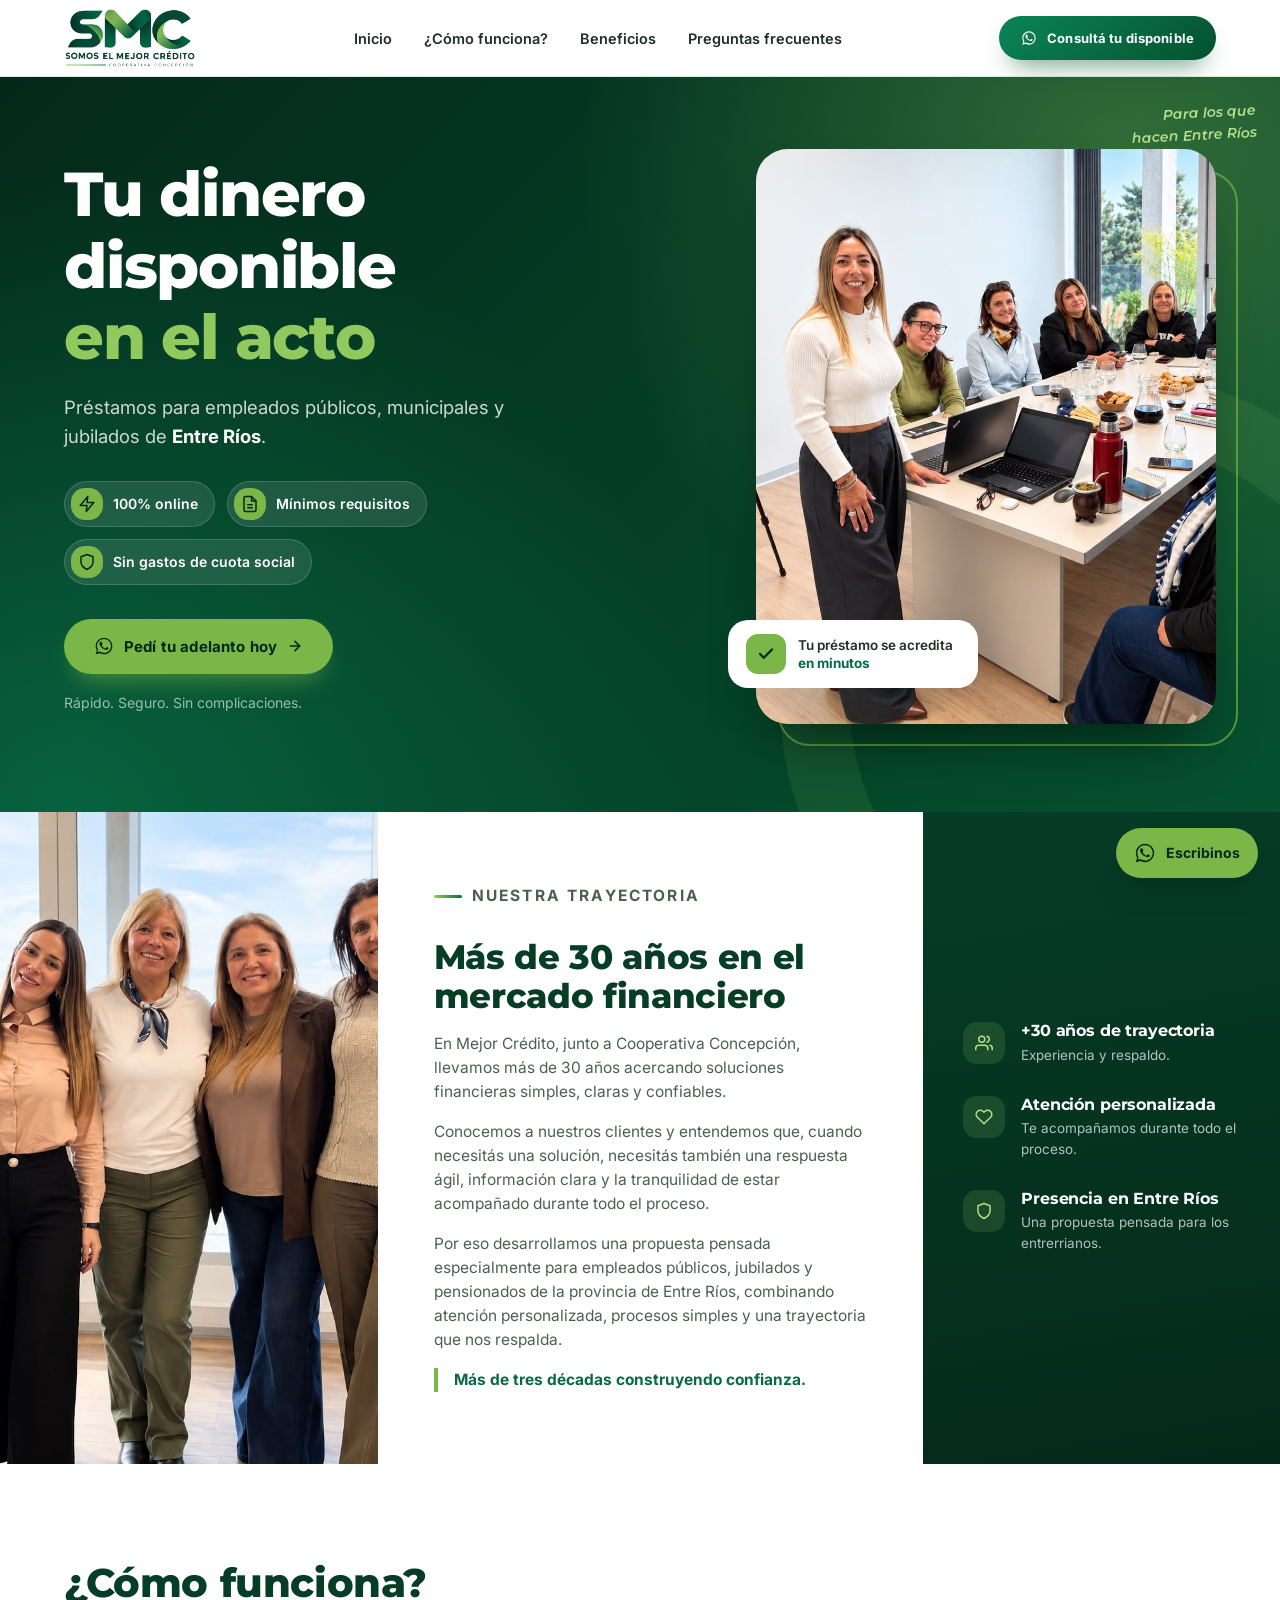
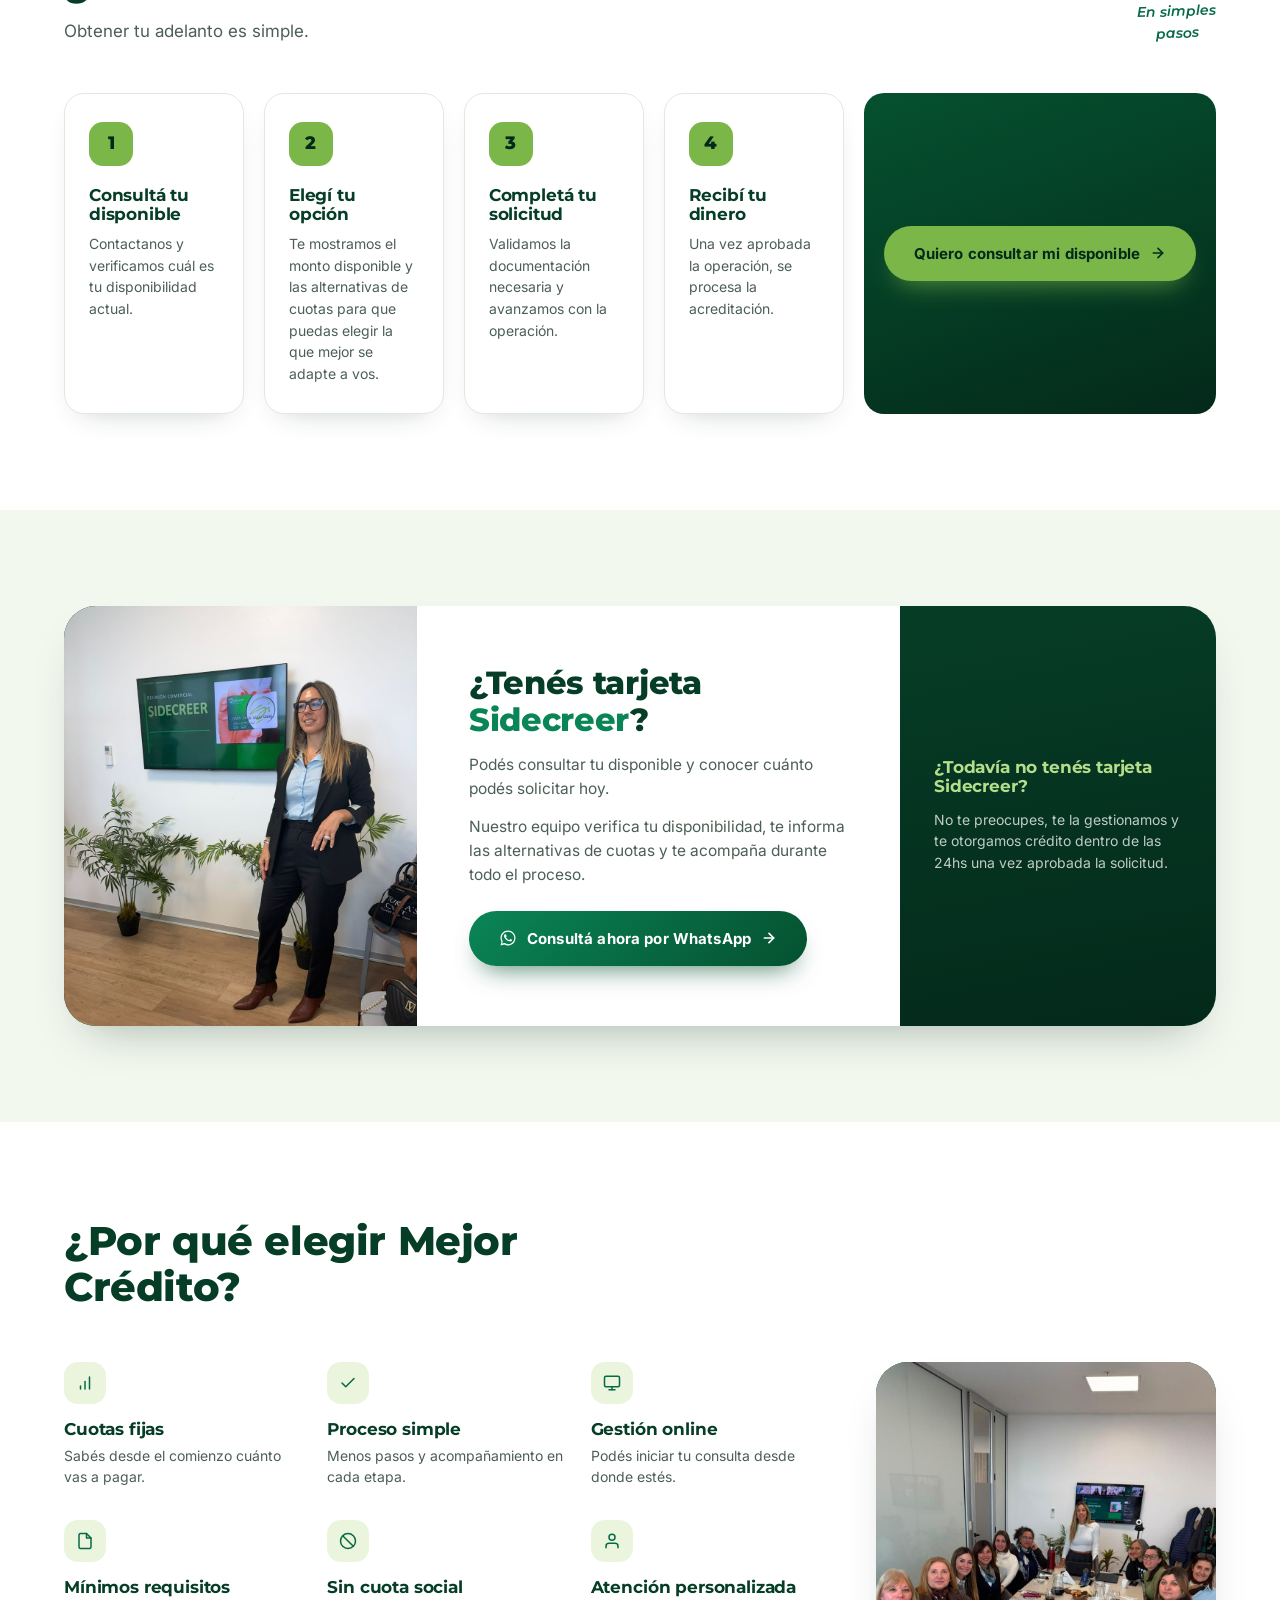
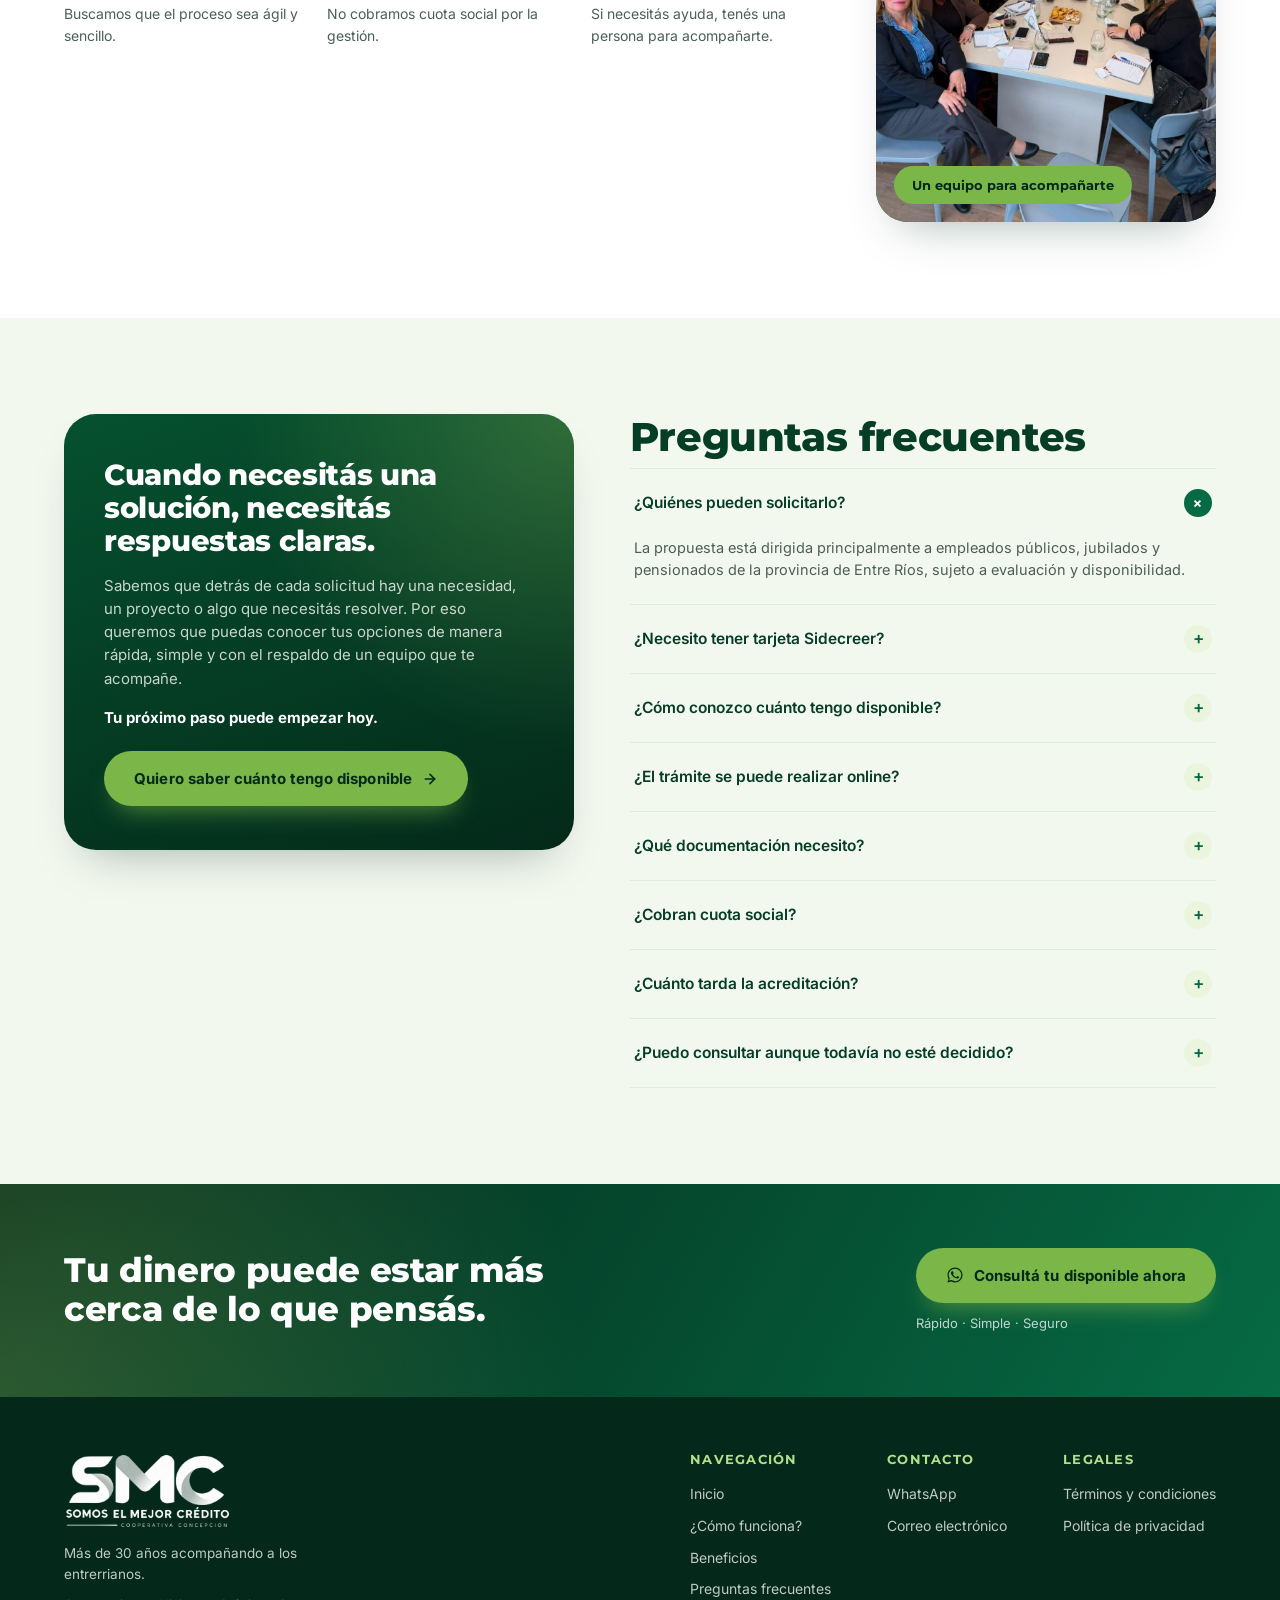
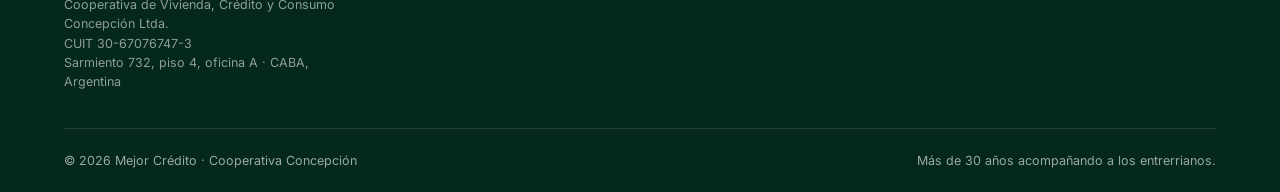
==== commit 857fcc4c: "correcciones" ====
--- a/index.html
+++ b/index.html
@@ -17,13 +17,13 @@
 <meta property="og:title" content="Mejor Crédito | Tu dinero disponible en el acto">
 <meta property="og:description" content="Préstamos para empleados públicos, municipales y jubilados de Entre Ríos. 100% online, mínimos requisitos y sin gastos de cuota social.">
 <meta property="og:url" content="https://www.mejorcredito.com.ar/">
-<meta property="og:image" content="https://www.mejorcredito.com.ar/assets/img/equipo-reunion.jpg">
+<meta property="og:image" content="https://www.mejorcredito.com.ar/assets/img/equipo-presentacion.jpg">
 
 <!-- Twitter -->
 <meta name="twitter:card" content="summary_large_image">
 <meta name="twitter:title" content="Mejor Crédito | Tu dinero disponible en el acto">
 <meta name="twitter:description" content="Préstamos para empleados públicos, municipales y jubilados de Entre Ríos. Consultá tu disponible por WhatsApp.">
-<meta name="twitter:image" content="https://www.mejorcredito.com.ar/assets/img/equipo-reunion.jpg">
+<meta name="twitter:image" content="https://www.mejorcredito.com.ar/assets/img/equipo-presentacion.jpg">
 
 <link rel="icon" type="image/png" href="assets/img/favicon.png">
 <link rel="preconnect" href="https://fonts.googleapis.com">
@@ -96,7 +96,7 @@
       "name": "¿El trámite se puede realizar online?",
       "acceptedAnswer": {
         "@type": "Answer",
-        "text": "Gran parte del proceso puede gestionarse de manera online, con acompañamiento durante cada etapa."
+        "text": "El trámite es 100% online, seguro, con validaciones certificadas, asesores designados y un proceso con sistemas de seguridad validados."
       }
     },
     {
@@ -104,7 +104,7 @@
       "name": "¿Qué documentación necesito?",
       "acceptedAnswer": {
         "@type": "Answer",
-        "text": "Dependerá de cada operación. Nuestro equipo te indicará exactamente qué documentación necesitás presentar."
+        "text": "Foto del DNI de ambos lados, tarjeta Sidecreer y CBU."
       }
     },
     {
@@ -120,7 +120,7 @@
       "name": "¿Cuánto tarda la acreditación?",
       "acceptedAnswer": {
         "@type": "Answer",
-        "text": "Una vez completada y aprobada la operación, la acreditación se procesa de acuerdo con las condiciones de cada caso."
+        "text": "Una vez validada la documentación y teniendo disponible la acreditación, es en el momento."
       }
     },
     {
@@ -196,7 +196,7 @@
 
       <div class="hero-visual">
         <div class="hero-photo">
-          <img src="assets/img/equipo-reunion.jpg" alt="Equipo de Mejor Crédito y Cooperativa Concepción reunido en una jornada de trabajo" width="960" height="1280" loading="eager">
+          <img src="assets/img/equipo-presentacion.jpg" alt="Equipo de Mejor Crédito y Cooperativa Concepción reunido en una jornada de trabajo" width="1448" height="1086" loading="eager">
         </div>
         <div class="hero-badge">
           <span class="check"><svg width="18" height="18" viewBox="0 0 24 24" fill="none" stroke="currentColor" stroke-width="3" stroke-linecap="round" stroke-linejoin="round"><polyline points="20 6 9 17 4 12"/></svg></span>
@@ -210,11 +210,11 @@
   <section class="trust" aria-labelledby="trust-title">
     <div class="trust-grid">
       <div class="trust-photo">
-        <img src="assets/img/equipo-ventanal.jpg" alt="Equipo de Cooperativa Concepción frente a los ventanales de la oficina, con vista al río" width="960" height="1280" loading="lazy">
+        <img src="assets/img/equipo-grupo.jpg" alt="Equipo de Cooperativa Concepción frente a los ventanales de la oficina, con vista al río" width="1536" height="1024" loading="lazy">
       </div>
       <div class="trust-copy">
         <p class="eyebrow">Nuestra trayectoria</p>
-        <h2 id="trust-title">Más de 30 años acompañando a los entrerrianos</h2>
+        <h2 id="trust-title">Más de 30 años en el mercado financiero</h2>
         <p>En Mejor Crédito, junto a Cooperativa Concepción, llevamos más de 30 años acercando soluciones financieras simples, claras y confiables.</p>
         <p>Conocemos a nuestros clientes y entendemos que, cuando necesitás una solución, necesitás también una respuesta ágil, información clara y la tranquilidad de estar acompañado durante todo el proceso.</p>
         <p>Por eso desarrollamos una propuesta pensada especialmente para empleados públicos, jubilados y pensionados de la provincia de Entre Ríos, combinando atención personalizada, procesos simples y una trayectoria que nos respalda.</p>
@@ -307,7 +307,7 @@
         </div>
         <div class="sidecreer-aside">
           <h3>¿Todavía no tenés tarjeta Sidecreer?</h3>
-          <p>También podemos orientarte sobre las alternativas disponibles para iniciar tu solicitud.</p>
+          <p>No te preocupes, te la gestionamos y te otorgamos crédito dentro de las 24hs una vez aprobada la solicitud.</p>
         </div>
       </div>
     </div>
@@ -392,11 +392,11 @@
           </details>
           <details class="faq-item" name="faq">
             <summary class="faq-question">¿El trámite se puede realizar online? <span class="plus">+</span></summary>
-            <div class="faq-answer">Gran parte del proceso puede gestionarse de manera online, con acompañamiento durante cada etapa.</div>
+            <div class="faq-answer">El trámite es 100% online, seguro, con validaciones certificadas, asesores designados y un proceso con sistemas de seguridad validados.</div>
           </details>
           <details class="faq-item" name="faq">
             <summary class="faq-question">¿Qué documentación necesito? <span class="plus">+</span></summary>
-            <div class="faq-answer">Dependerá de cada operación. Nuestro equipo te indicará exactamente qué documentación necesitás presentar.</div>
+            <div class="faq-answer">Foto del DNI de ambos lados, tarjeta Sidecreer y CBU.</div>
           </details>
           <details class="faq-item" name="faq">
             <summary class="faq-question">¿Cobran cuota social? <span class="plus">+</span></summary>
@@ -404,7 +404,7 @@
           </details>
           <details class="faq-item" name="faq">
             <summary class="faq-question">¿Cuánto tarda la acreditación? <span class="plus">+</span></summary>
-            <div class="faq-answer">Una vez completada y aprobada la operación, la acreditación se procesa de acuerdo con las condiciones de cada caso.</div>
+            <div class="faq-answer">Una vez validada la documentación y teniendo disponible la acreditación, es en el momento.</div>
           </details>
           <details class="faq-item" name="faq">
             <summary class="faq-question">¿Puedo consultar aunque todavía no esté decidido? <span class="plus">+</span></summary>
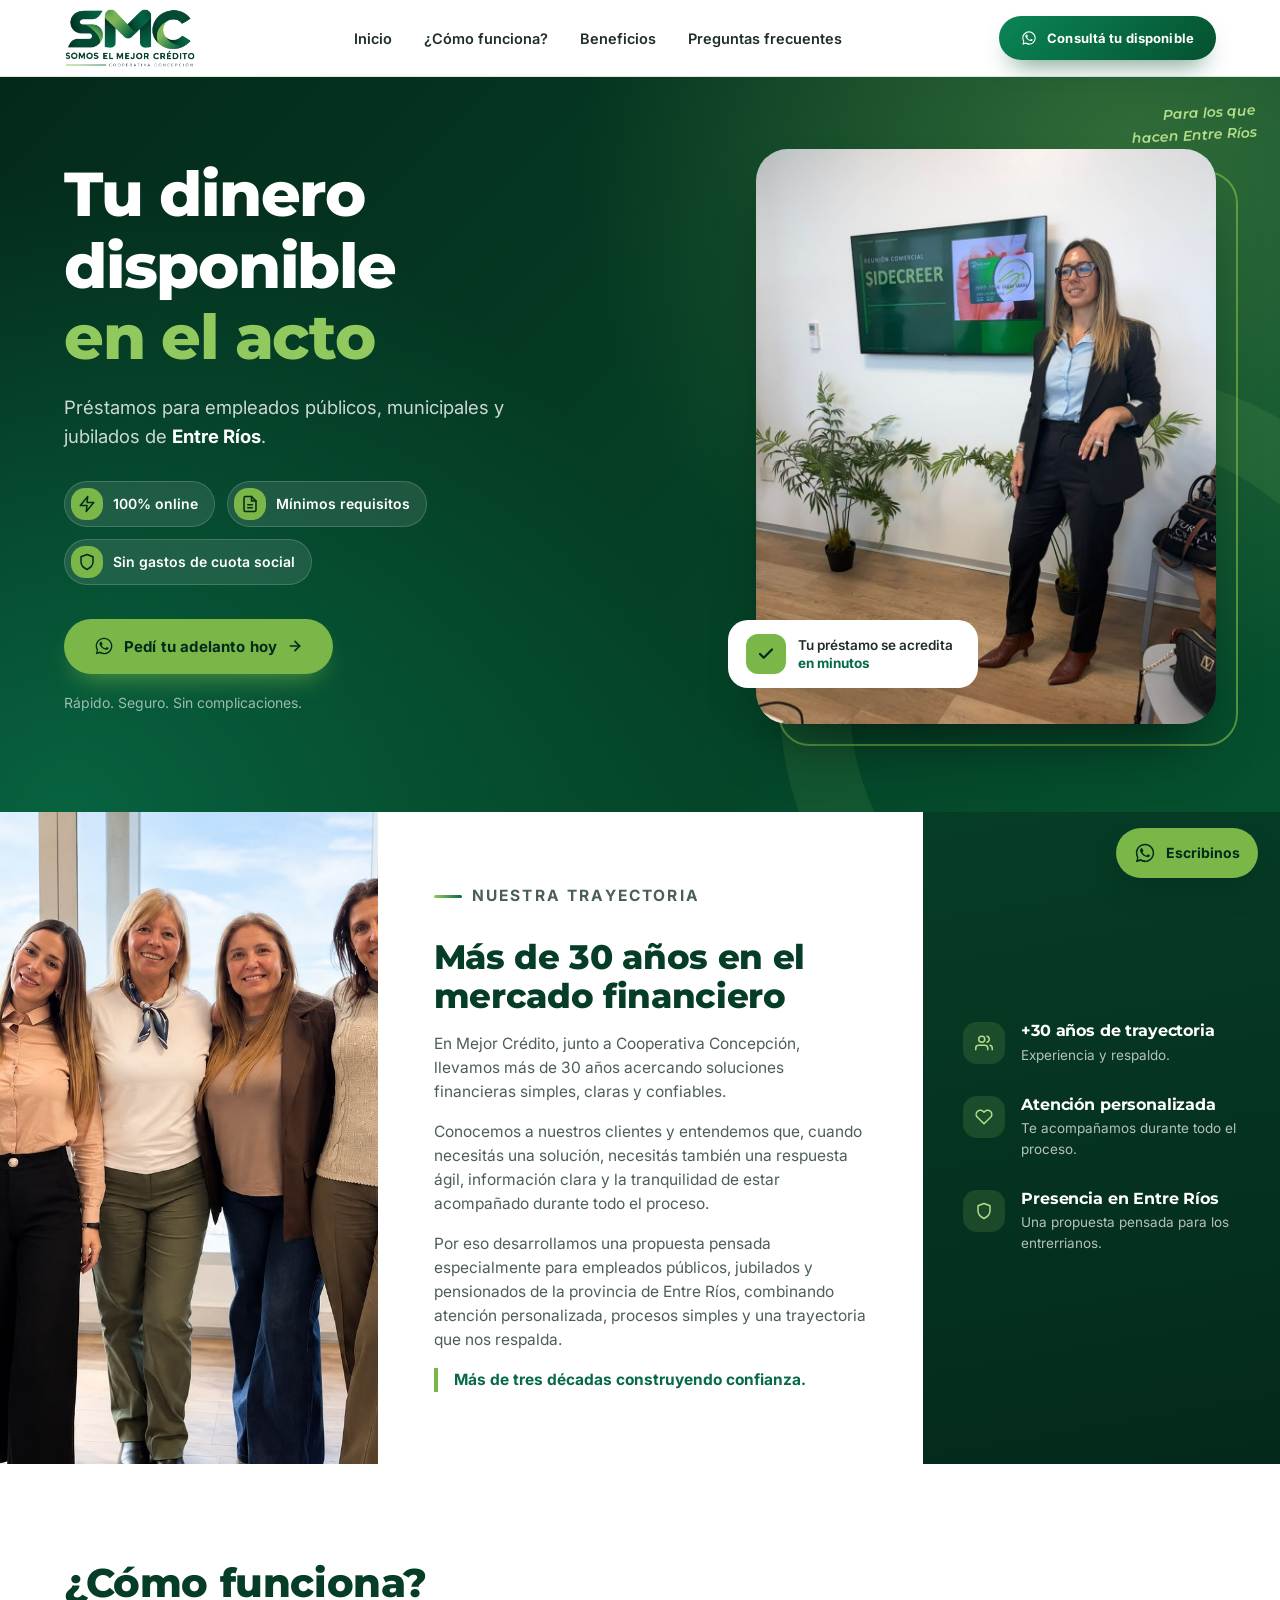
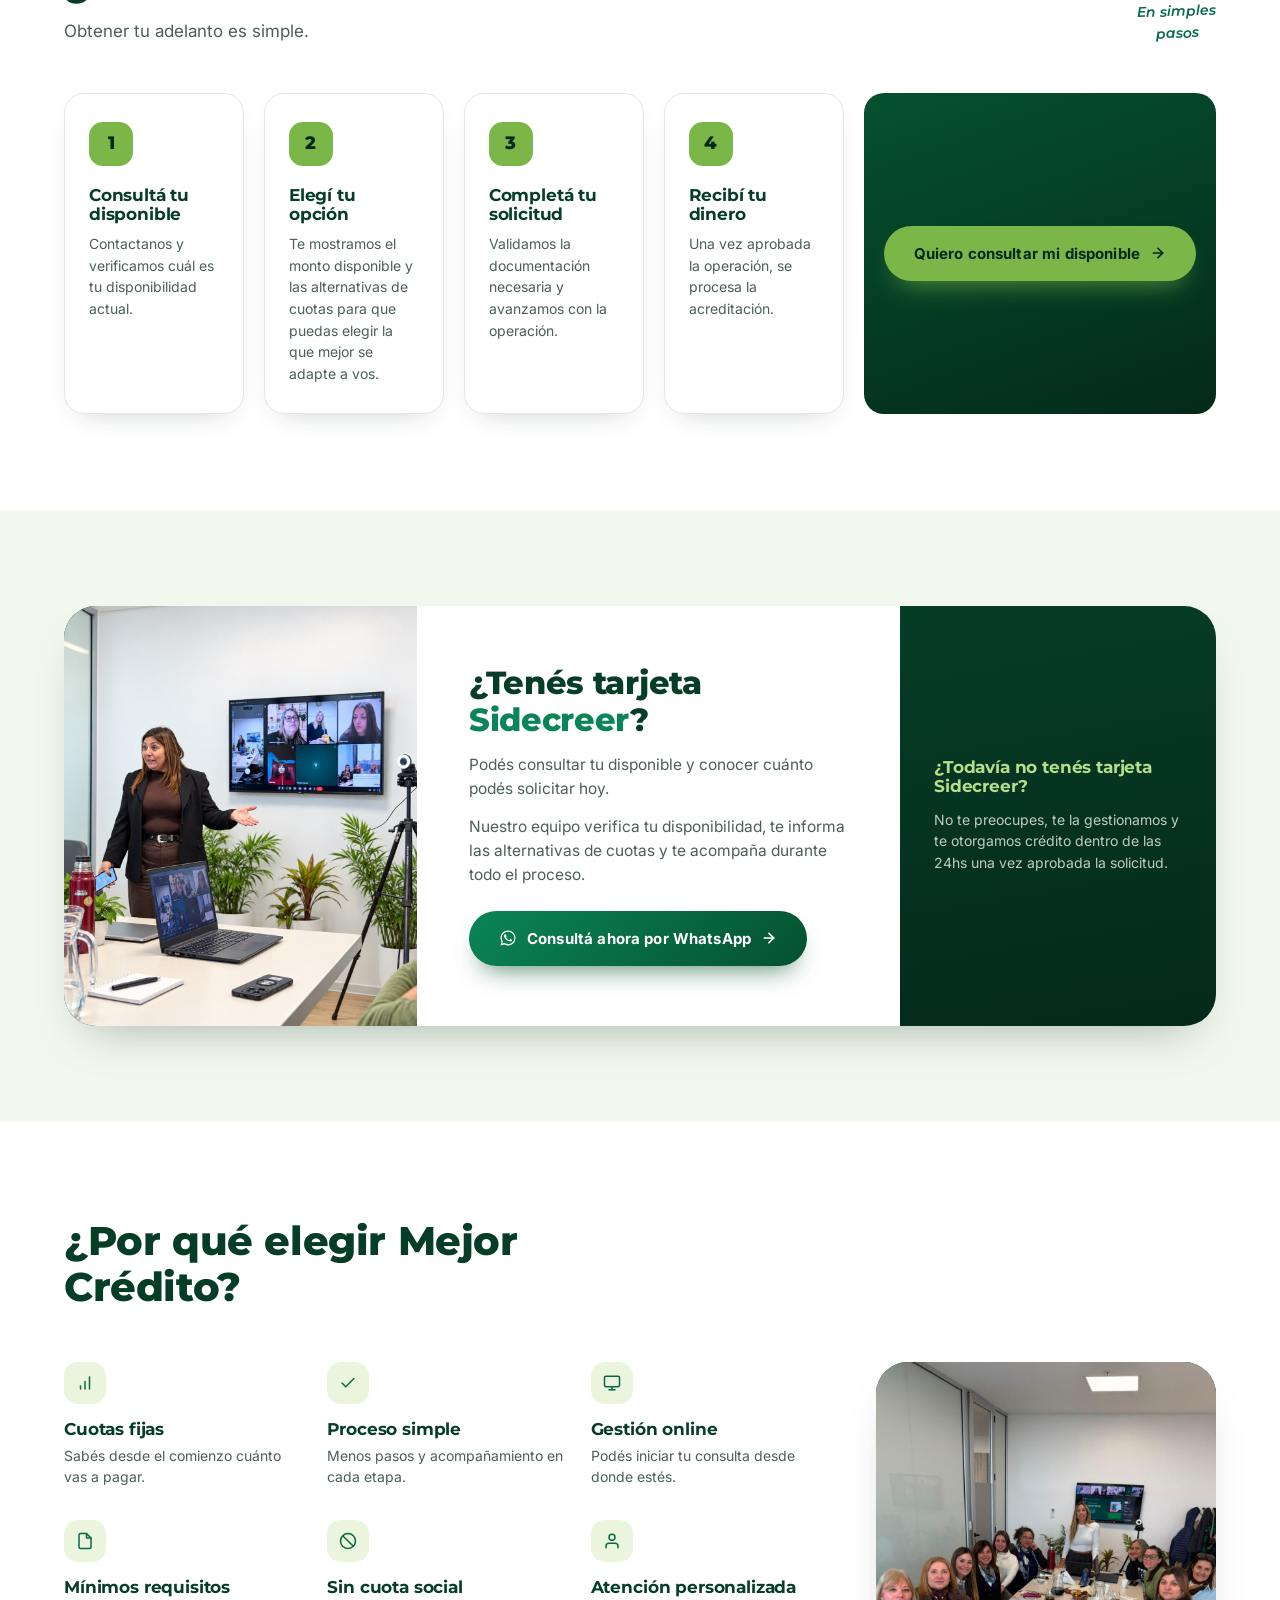
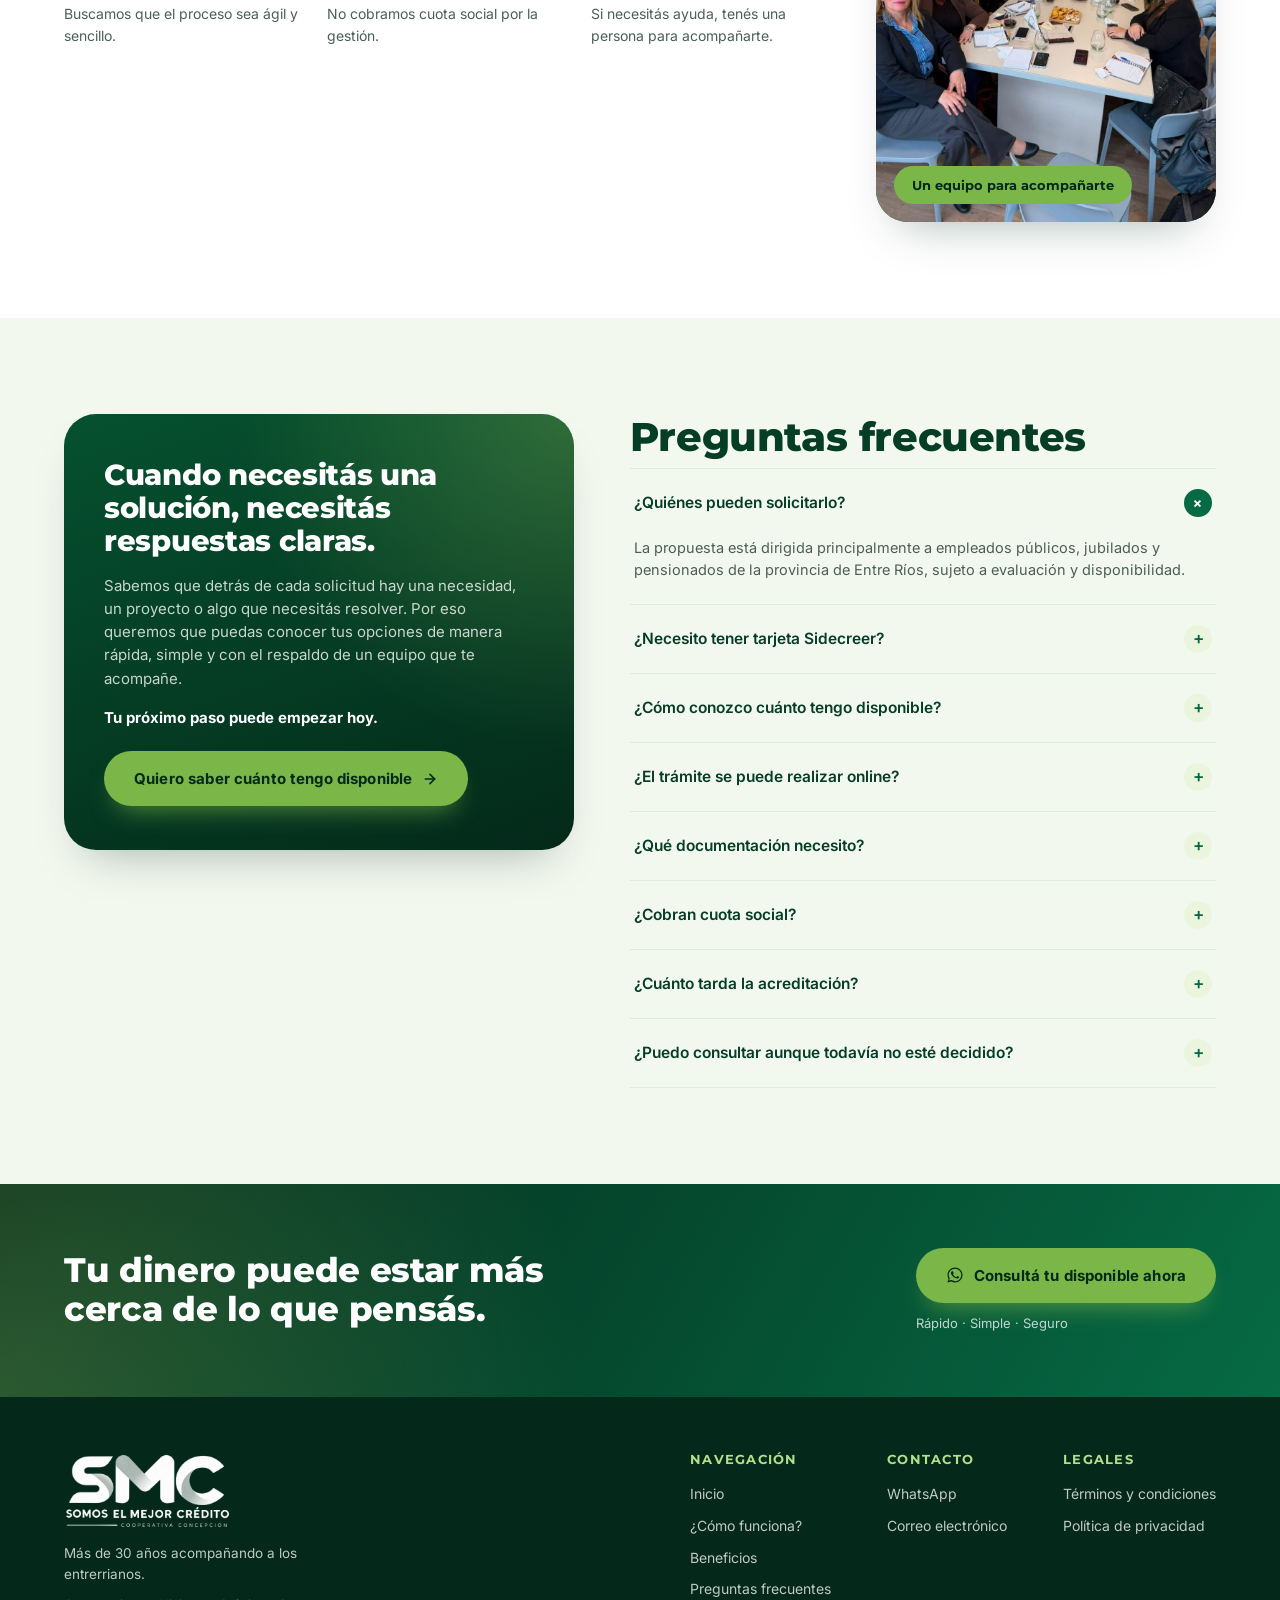
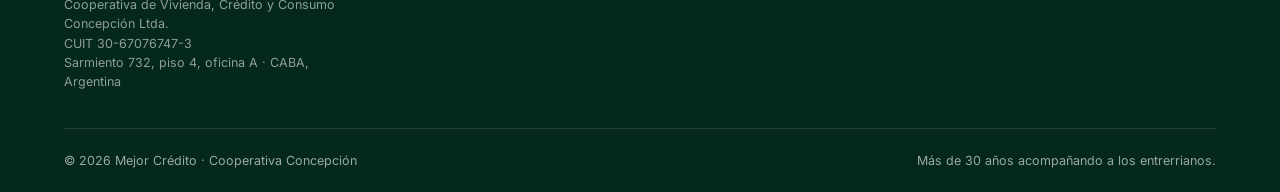
==== commit b12c73ee: "correcciones" ====
--- a/index.html
+++ b/index.html
@@ -17,13 +17,13 @@
 <meta property="og:title" content="Mejor Crédito | Tu dinero disponible en el acto">
 <meta property="og:description" content="Préstamos para empleados públicos, municipales y jubilados de Entre Ríos. 100% online, mínimos requisitos y sin gastos de cuota social.">
 <meta property="og:url" content="https://www.mejorcredito.com.ar/">
-<meta property="og:image" content="https://www.mejorcredito.com.ar/assets/img/equipo-presentacion.jpg">
+<meta property="og:image" content="https://www.mejorcredito.com.ar/assets/img/presentacion-sidecreer.jpg">
 
 <!-- Twitter -->
 <meta name="twitter:card" content="summary_large_image">
 <meta name="twitter:title" content="Mejor Crédito | Tu dinero disponible en el acto">
 <meta name="twitter:description" content="Préstamos para empleados públicos, municipales y jubilados de Entre Ríos. Consultá tu disponible por WhatsApp.">
-<meta name="twitter:image" content="https://www.mejorcredito.com.ar/assets/img/equipo-presentacion.jpg">
+<meta name="twitter:image" content="https://www.mejorcredito.com.ar/assets/img/presentacion-sidecreer.jpg">
 
 <link rel="icon" type="image/png" href="assets/img/favicon.png">
 <link rel="preconnect" href="https://fonts.googleapis.com">
@@ -196,7 +196,7 @@
 
       <div class="hero-visual">
         <div class="hero-photo">
-          <img src="assets/img/equipo-presentacion.jpg" alt="Equipo de Mejor Crédito y Cooperativa Concepción reunido en una jornada de trabajo" width="1448" height="1086" loading="eager">
+          <img src="assets/img/presentacion-sidecreer.jpg" alt="Asesora de Mejor Crédito presentando la tarjeta Sidecreer" width="960" height="1280" loading="eager">
         </div>
         <div class="hero-badge">
           <span class="check"><svg width="18" height="18" viewBox="0 0 24 24" fill="none" stroke="currentColor" stroke-width="3" stroke-linecap="round" stroke-linejoin="round"><polyline points="20 6 9 17 4 12"/></svg></span>
@@ -293,7 +293,7 @@
     <div class="container">
       <div class="sidecreer">
         <div class="sidecreer-photo">
-          <img src="assets/img/presentacion-sidecreer.jpg" alt="Presentación de la tarjeta Sidecreer en una reunión comercial de Cooperativa Concepción" width="960" height="1280" loading="lazy">
+          <img src="assets/img/equipo-videollamada.jpg" alt="Asesora de Mejor Crédito acompañando al equipo en una reunión virtual" width="1086" height="1448" loading="lazy">
         </div>
         <div class="sidecreer-body">
           <h2 id="sidecreer-title">¿Tenés tarjeta <span class="brand-green">Sidecreer</span>?</h2>
